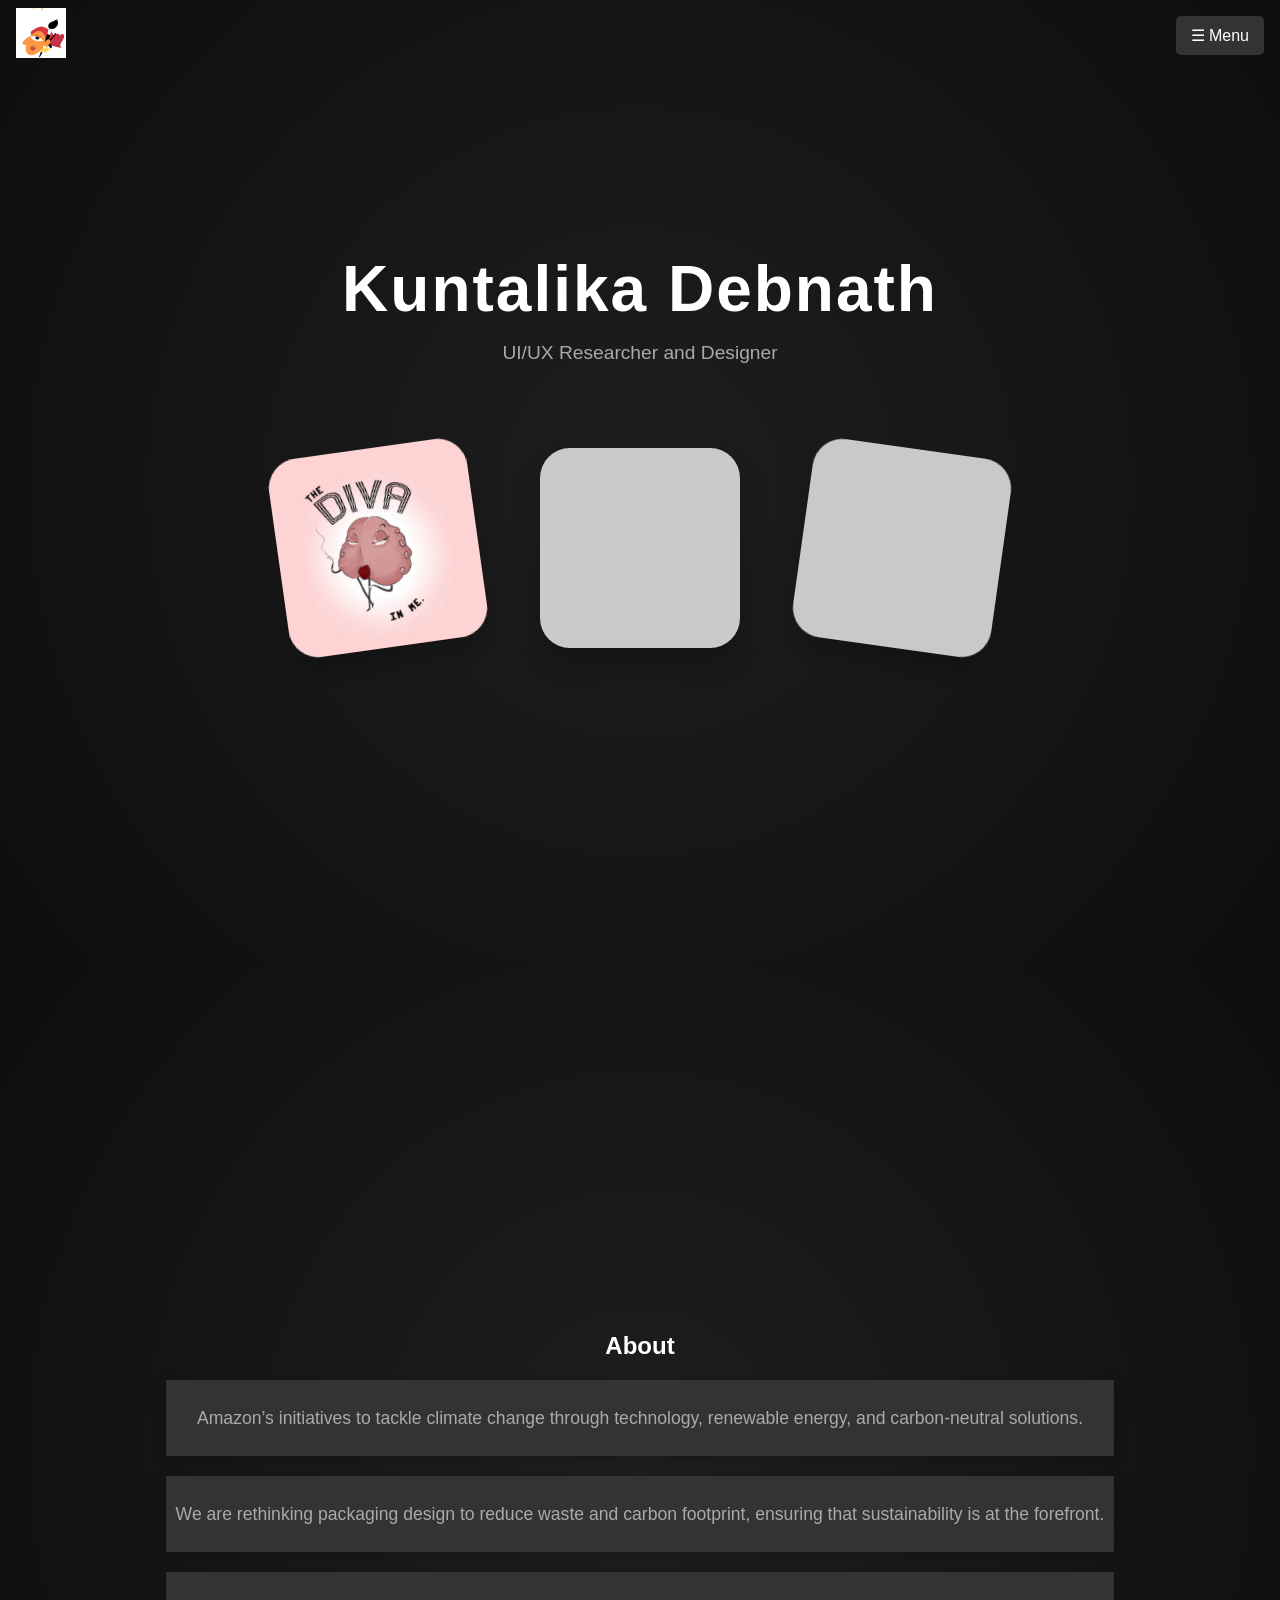
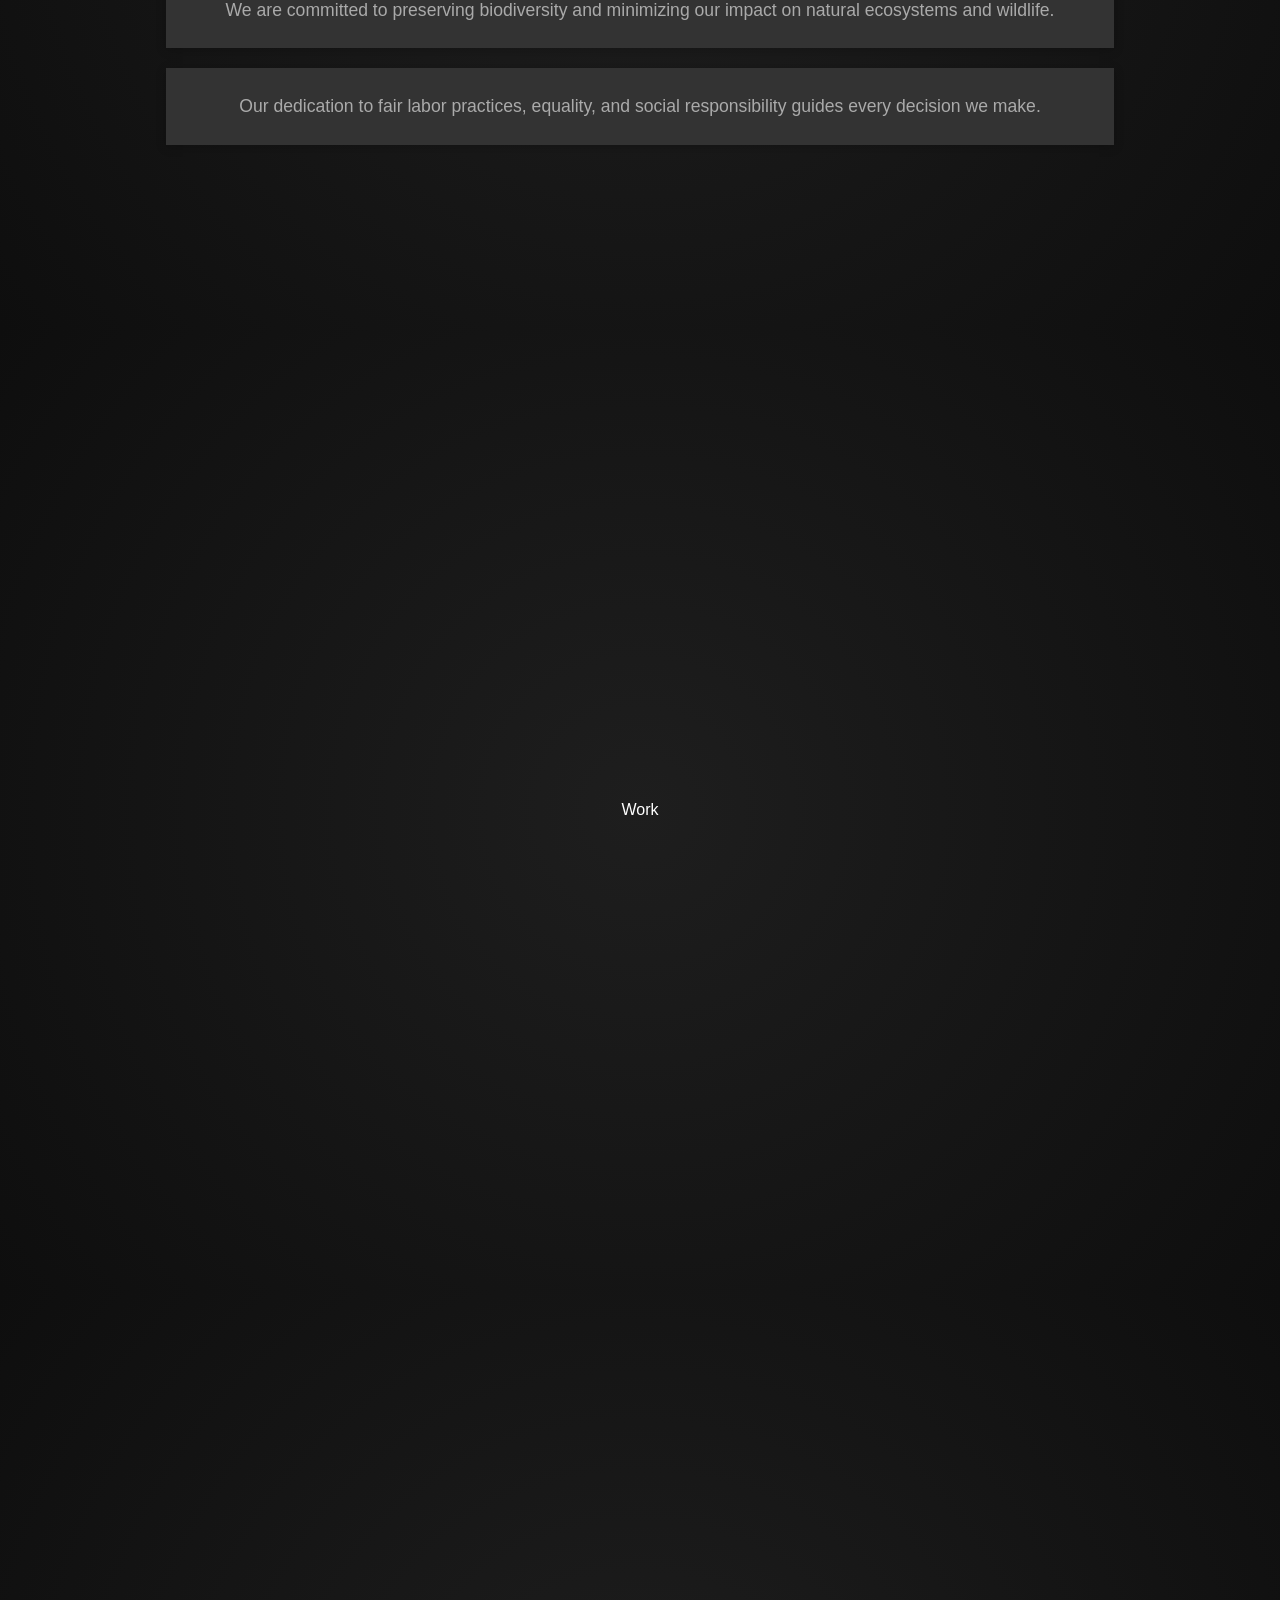
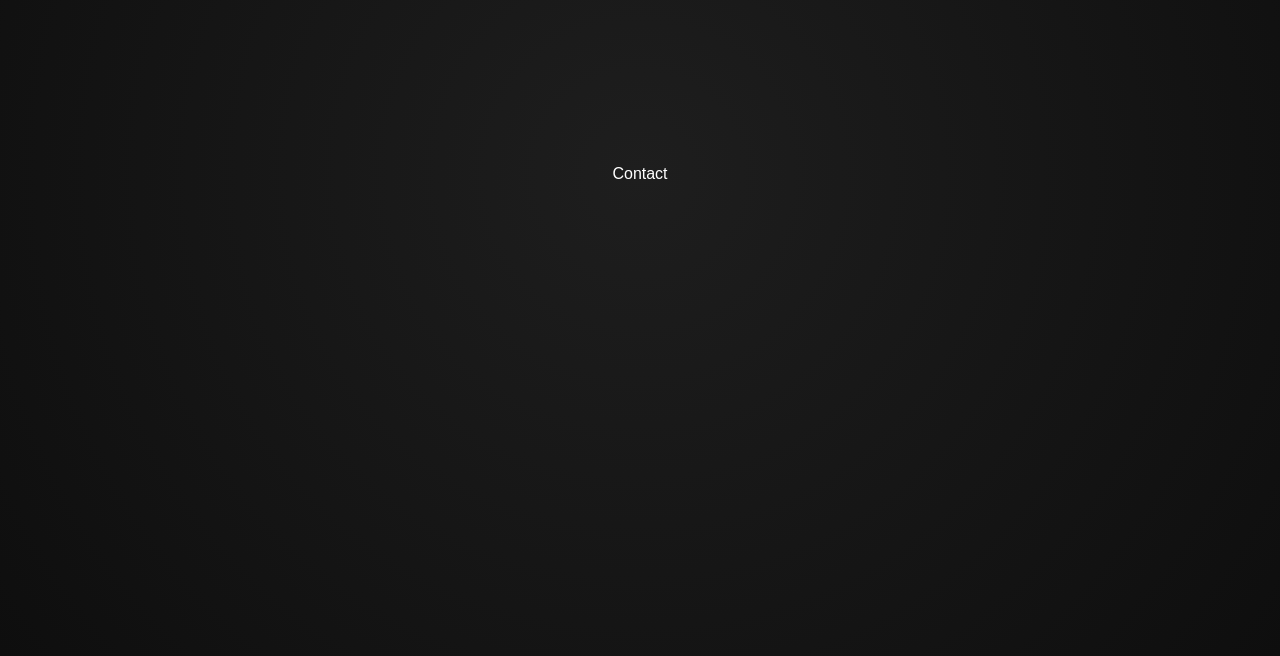
==== dummy_project.html @ 790b9fe5 "new changes" ====
<!DOCTYPE html>
<html lang="en">
<head>
  <meta charset="UTF-8" />
  <meta name="viewport" content="width=device-width, initial-scale=1.0"/>
  <title>Kuntalika Debnath Project</title>
  <link rel="stylesheet" href="styles.css" />
  <!-- GSAP CDN -->
  <script src="https://cdnjs.cloudflare.com/ajax/libs/gsap/3.12.2/gsap.min.js"></script>
</head>
<body>
  <nav >
    <button id="menu-toggle">☰ Menu</button>
    <ul id="menu" class="hidden">
      <li><a href="#home">Home</a></li>
      <li><a href="#about">About</a></li>
      <li><a href="#work">Work</a></li>
      <li><a href="#contact">Contact</a></li>
    </ul>
  </nav>
  <img src="logo.jpg" alt="Logo" class="logo" />
  <section id="home" class="hero">
    <h1 class="hero-title">Kuntalika Debnath</h1>
    <p class="hero-subtitle">UI/UX Researcher and Designer</p>
  
    <section class="card-stack">
      <div class="stack-card" style="width: 200px; height: 200px; background: #ccc; border-radius: 30px;">
        <img src="diva.jpg" alt="The Diva in Me" class="card-image" />
      </div>
      <div class="stack-card" style="width: 200px; height: 200px; background: #ccc; border-radius: 30px;"></div>
      <div class="stack-card" style="width: 200px; height: 200px; background: #ccc; border-radius: 30px;"></div>
    </section>
    
  </section>

  <section id="about" class="hero">
    <h1>About</h1>
    <div class="about-container">
      <div class="about-section">
        <p>Amazon’s initiatives to tackle climate change through technology, renewable energy, and carbon-neutral solutions.</p>
      </div>
      <div class="about-section">
        <p>We are rethinking packaging design to reduce waste and carbon footprint, ensuring that sustainability is at the forefront.</p>
      </div>
      <div class="about-section">
        <p>We are committed to preserving biodiversity and minimizing our impact on natural ecosystems and wildlife.</p>
      </div>
      <div class="about-section">
        <p>Our dedication to fair labor practices, equality, and social responsibility guides every decision we make.</p>
      </div>
    </div>
  </section>
  <section id="work" class="hero">Work</section>
  <section id="contact" class="hero">Contact</section>

  <script src="script.js"></script>
</body>
</html>
---- styles.css ----
body {
    margin: 0;
    font-family: 'Poppins', sans-serif;
    background-color: #0e0e0e;
    color: #ffffff;
    overflow-x: hidden;
  }
  
  .hero {
    height: 100vh;
    display: flex;
    flex-direction: column;
    justify-content: center;
    align-items: center;
    text-align: center;
    background: radial-gradient(circle at center, #1e1e1e, #0e0e0e);
    padding: 2rem;
    position: relative;
  }
  
  .hero-title {
    font-size: 4rem;
    font-weight: bold;
    letter-spacing: 2px;
    margin: 0;
  }
  
  .hero-subtitle {
    font-size: 1.2rem;
    color: #aaa;
    margin-top: 1rem;
  }
  
  .card-stack {
    display: flex;
    justify-content: center;
    /*flex-wrap: wrap;*/
    align-items: center;
    gap: 2rem;
    padding: 4rem;
    perspective: 1000px;
    transform-style: preserve-3d;
    position: relative;
  }
  
  .stack-card {
    width: 200px;
    height: 250px;
    background: #ddd;
    border-radius: 24px;
    display: flex;
    justify-content: center;
    align-items: start;
    font-weight: bold;
    color: #fff;
    /*padding: 20px;*/
    box-shadow: 0 15px 30px rgba(0,0,0,0.25);
    transition: transform 0.1s ease;
  }
 
 
  
  /*.stack-card:hover {
    box-shadow: 0 15px 30px rgba(0, 0, 0, 0.6);
  }*/

  .stack-card:hover {
    box-shadow: 0 20px 40px rgba(0, 0, 0, 0.5);
    transition: box-shadow 0.3s ease-in-out;
}

nav {
  position: fixed;
  top: 1rem;
  right: 1rem;
  z-index: 1000;
}

#menu-toggle {
  background-color: #333;
  color: white;
  border: none;
  padding: 10px 15px;
  font-size: 16px;
  cursor: pointer;
  border-radius: 5px;
}
.logo {
  position: fixed;
  height: 50px;
  margin-top: 8px;
  margin-left: 16px;
  z-index: 999;
}
ul#menu {
  list-style-type: none;
  padding: 0;
  margin-top: 10px;
  background-color: #444;
  border-radius: 5px;
  overflow: hidden;
  max-height: 0;
  transition: max-height 0.4s ease-out;
}

ul#menu.show {
  max-height: 500px; /* enough to show all items */
  transition: max-height 0.4s ease-in;
}

ul#menu li a {
  display: block;
  color: white;
  padding: 10px 15px;
  text-decoration: none;
}

ul#menu li a:hover {
  background-color: #555;
}

.stack-card img.card-image {
  width: 100%;
  height: 100%;
  object-fit: cover;
  border-radius: inherit;
}

/* Initial Hidden State for About Sections */
.about-section {
  opacity: 1;
  padding: 10px;
  color: #fff;
  background-color: #333;
  border-style: hidden;
 
  box-shadow: 0 2px 10px rgba(0, 0, 0, 0.2);
}

.about-container {
  display: flex;
  flex-direction: column;
  gap: 20px;
  overflow: visible; /* Prevent overflow visibility */
  height: 200px; /* Adjust as needed */
}


@keyframes rollUp {
  0% {
    transform: translateY(0); /* Start at the top */
  }
  100% {
    transform: translateY(-100%); /* Move all the way up, hiding the first section */
  }
}

.hero {
  padding: 2rem;
}

h2 {
  font-size: 2rem;
  color: #ffffff;
}

p {
  font-size: 1.1rem;
  color: #aaa;
}


html {
  scroll-behavior: smooth;
}
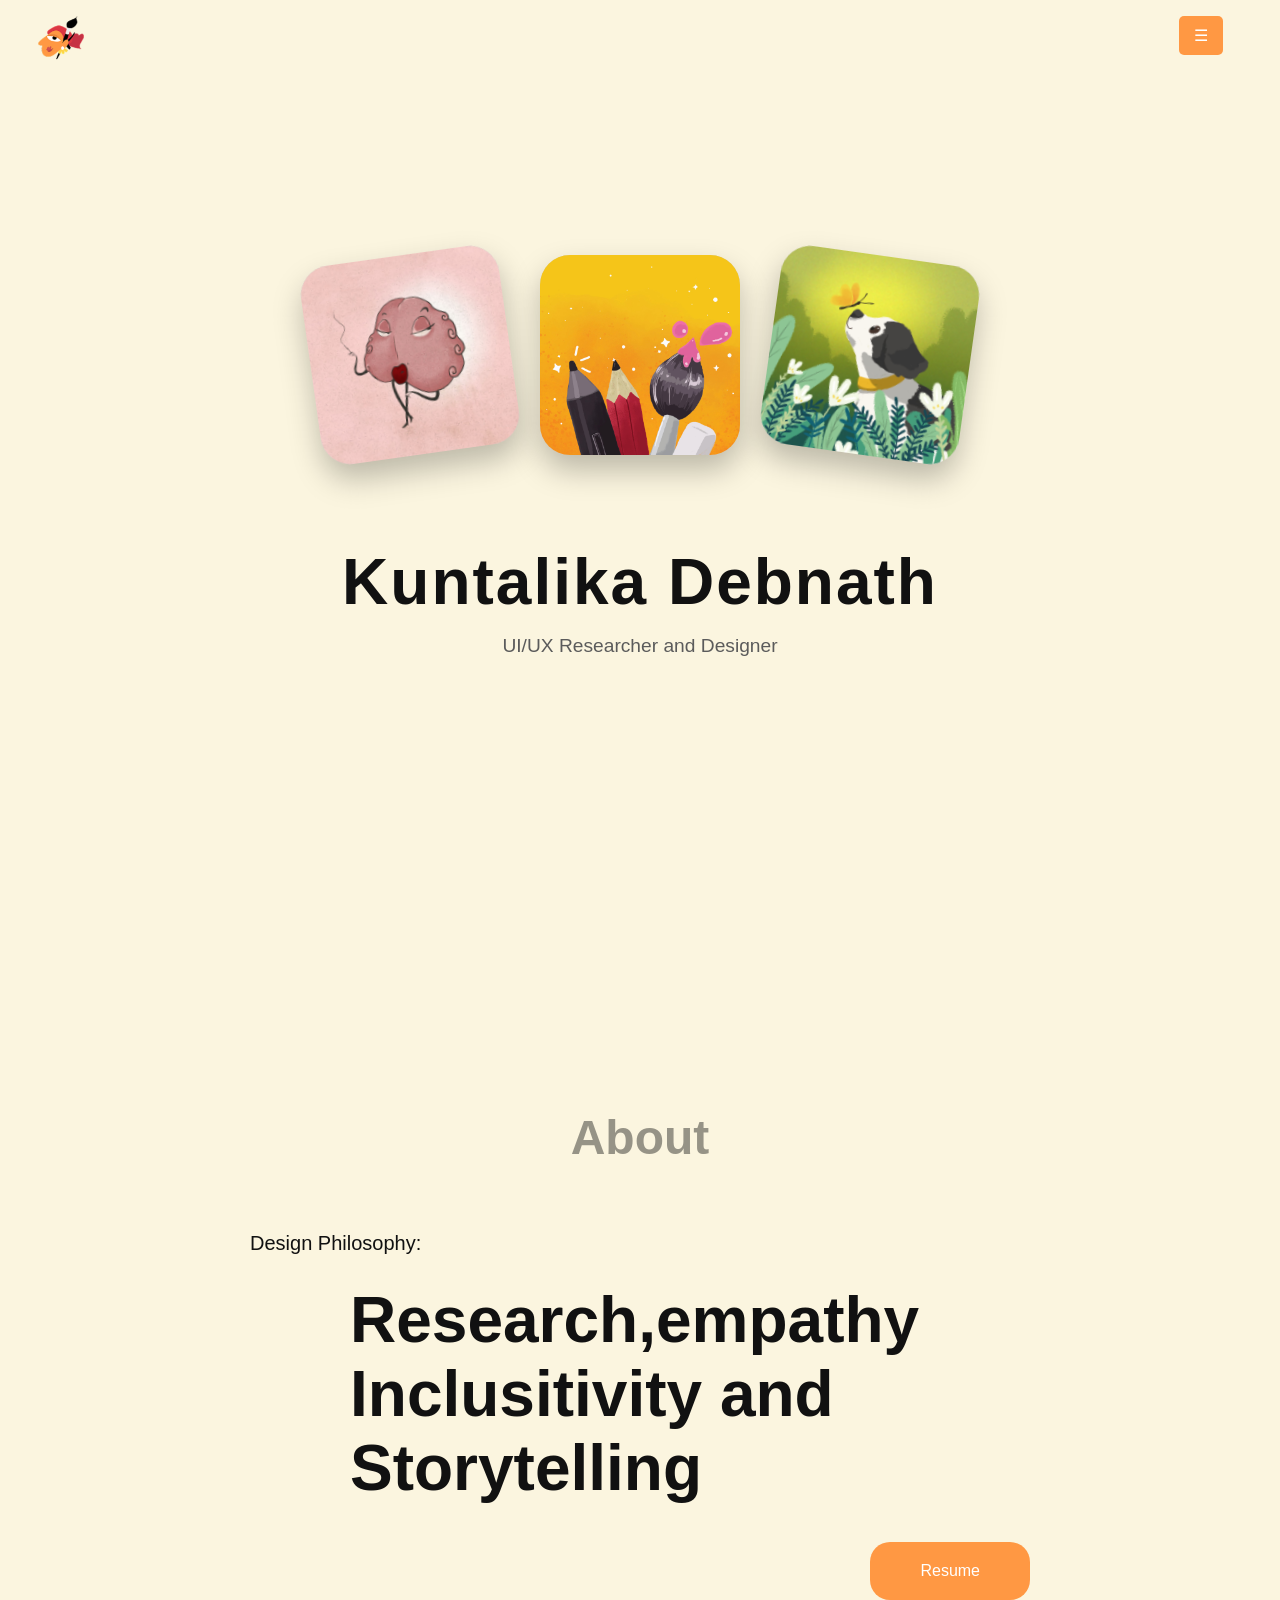
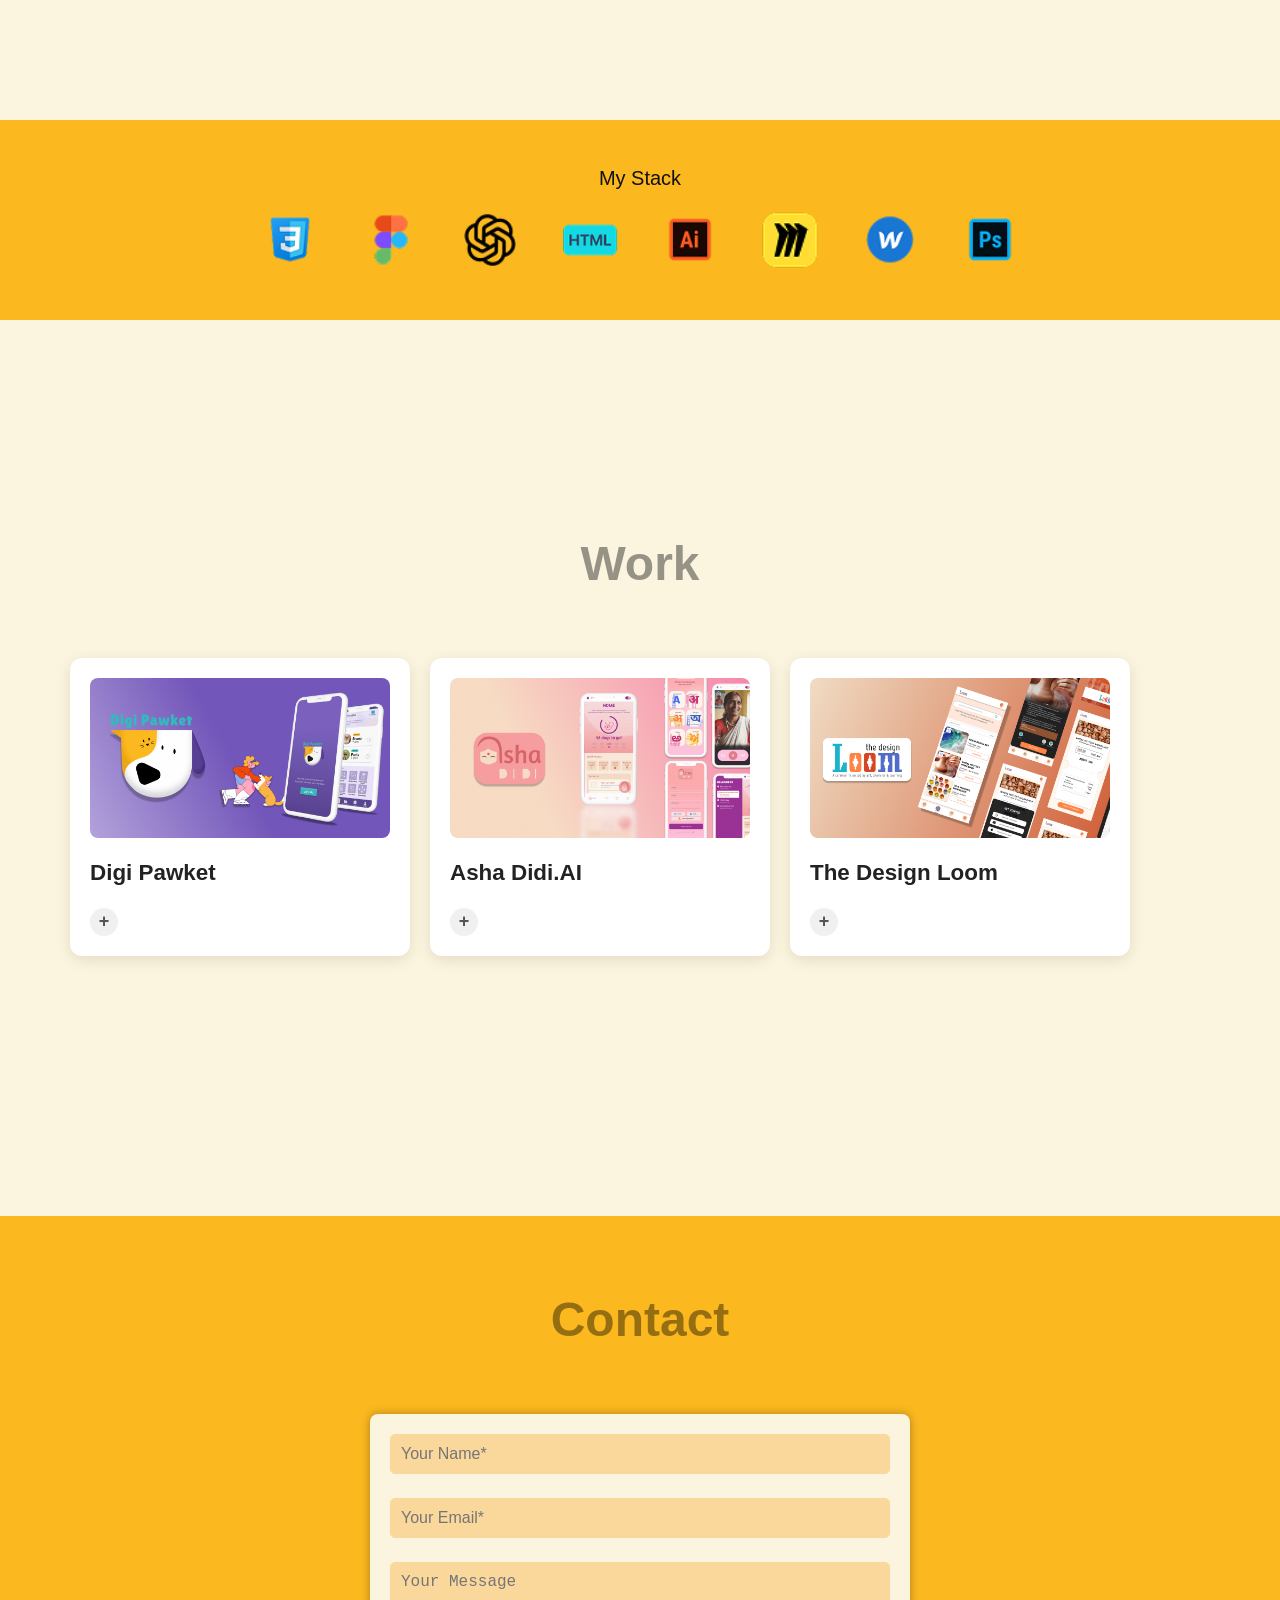
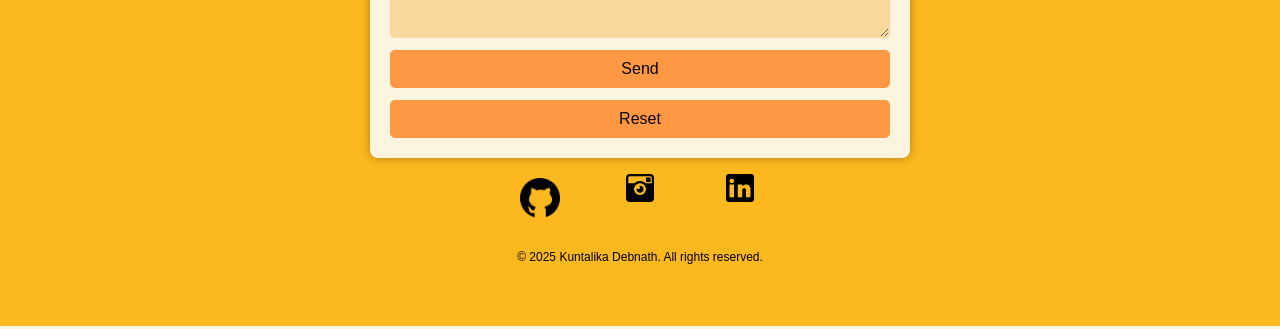
==== commit 29ecd17a: "new changes" ====
--- a/dummy_project.html
+++ b/dummy_project.html
@@ -4,13 +4,15 @@
   <meta charset="UTF-8" />
   <meta name="viewport" content="width=device-width, initial-scale=1.0"/>
   <title>Kuntalika Debnath Project</title>
-  <link rel="stylesheet" href="styles.css" />
+  <link rel="stylesheet" href="https://cdn.jsdelivr.net/npm/swiper/swiper-bundle.min.css"/>
+  <link rel="stylesheet" href="styles.css"/>
   <!-- GSAP CDN -->
   <script src="https://cdnjs.cloudflare.com/ajax/libs/gsap/3.12.2/gsap.min.js"></script>
+  <script src="https://cdn.jsdelivr.net/npm/swiper/swiper-bundle.min.js"></script>
 </head>
 <body>
   <nav >
-    <button id="menu-toggle">☰ Menu</button>
+    <button id="menu-toggle">☰</button>
     <ul id="menu" class="hidden">
       <li><a href="#home">Home</a></li>
       <li><a href="#about">About</a></li>
@@ -18,41 +20,215 @@
       <li><a href="#contact">Contact</a></li>
     </ul>
   </nav>
-  <img src="logo.jpg" alt="Logo" class="logo" />
+  <a href="#home" class="skip-link">
+    <img src="LOGO.png" alt="Logo" class="logo"/>
+  </a>
   <section id="home" class="hero">
+    <section class="card-stack">
+      <div class="stack-card">
+        <img src="real_diva_small.jpg" alt="The Diva in Me" class="card-image" />
+      </div>
+      <div class="stack-card">
+        <img src="creative.jpg" alt="The Diva in Me" class="card-image" />
+      </div>
+      <div class="stack-card">
+        <img src="pets and plants.jpg" alt="The Diva in Me" class="card-image" />
+      </div>
+    </section>
+    <br><br><br><br><br>
     <h1 class="hero-title">Kuntalika Debnath</h1>
     <p class="hero-subtitle">UI/UX Researcher and Designer</p>
-  
-    <section class="card-stack">
-      <div class="stack-card" style="width: 200px; height: 200px; background: #ccc; border-radius: 30px;">
-        <img src="diva.jpg" alt="The Diva in Me" class="card-image" />
-      </div>
-      <div class="stack-card" style="width: 200px; height: 200px; background: #ccc; border-radius: 30px;"></div>
-      <div class="stack-card" style="width: 200px; height: 200px; background: #ccc; border-radius: 30px;"></div>
-    </section>
+  </section>
+
+  <section id="about" class="container">
+    <h1 class="about-h1">About</h1>
+
+    <div class="swiper mySwiper">
+      <div class="swiper-wrapper">
+        <div class="swiper-slide">
+          <span class="label">Design Philosophy:<br><br></span>
+          <div style="padding-left: 100px;">
+            <span style="font-size: 64px;">
+              <strong>Research,empathy</strong><br>
+                <strong>Inclusitivity and</strong><br>
+                <strong>Storytelling</strong>
+              </span>
+          </div>
+        </div>
+        <div class="swiper-slide">
+          <span class="label">Core strength:<br><br></span>
+          <div style="padding-left: 100px;">
+            <span style="font-size: 64px;">
+              <strong>Research,analysis</strong><br>
+               <strong>problem solving and</strong><br>
+               <strong>Ideation</strong>
+             </span>
+          </div>
+        </div>
+        <div class="swiper-slide">
+          <span class="label">Personality fun facts:<br><br></span>
+          <div style="padding-left: 100px;">
+            <span style="font-size: 64px;">
+              <strong>Quirky,extrovert</strong><br>
+               <strong>and workaholic</strong><br>
+             </span>
+          </div>
+        </div>
+        <div class="swiper-slide">
+          <span class="label">What I am looking for?<br><br></span>
+          <div style="padding-left: 100px;">
+            <span style="font-size: 64px;">
+              <strong>Intership role</strong><br>
+               <strong>for UXR / UXD</strong><br>
+             </span>
+          </div>
+        </div>
+      </div>
+      <br><br>
+        <!-- Pagination (the "kebab" dots) -->
+      <div class="swiper-pagination"></div>
+     </div>
+     <div class="resume-button-wrapper">
+      <button id="resumeBtn" class="custom-button">Resume</button>
+    </div>
     
   </section>
-
-  <section id="about" class="hero">
-    <h1>About</h1>
-    <div class="about-container">
-      <div class="about-section">
-        <p>Amazon’s initiatives to tackle climate change through technology, renewable energy, and carbon-neutral solutions.</p>
-      </div>
-      <div class="about-section">
-        <p>We are rethinking packaging design to reduce waste and carbon footprint, ensuring that sustainability is at the forefront.</p>
-      </div>
-      <div class="about-section">
-        <p>We are committed to preserving biodiversity and minimizing our impact on natural ecosystems and wildlife.</p>
-      </div>
-      <div class="about-section">
-        <p>Our dedication to fair labor practices, equality, and social responsibility guides every decision we make.</p>
-      </div>
-    </div>
-  </section>
-  <section id="work" class="hero">Work</section>
-  <section id="contact" class="hero">Contact</section>
-
+  <section class="stack-section">
+    <h2 class="stack-title">My Stack</h2>
+    <div class="stack-container">
+      <div class="my-stack">
+        <img src="css.png" alt="Stack 1" class="card-image" />
+      </div>
+      <div class="my-stack">
+        <img src="Figma_mystack.png" alt="Stack 2" class="card-image" />
+      </div>
+      <div class="my-stack">
+        <img src="ChatGPT.png" alt="Stack 3" class="card-image" />
+      </div>
+      <div class="my-stack">
+        <img src="HTML_mystck.png" alt="Stack 4" class="card-image" />
+      </div>
+      <div class="my-stack">
+        <img src="Illustrator_mystack.png" alt="Stack 5" class="card-image" />
+      </div>
+      <div class="my-stack">
+        <img src="Miro.png" alt="Stack 6" class="card-image" />
+      </div>
+      <div class="my-stack">
+        <img src="Webflow_mystack.png" alt="Stack 6" class="card-image" />
+      </div>
+      <div class="my-stack">
+        <img src="Photoshop_mystack.png" alt="Stack 6" class="card-image" />
+      </div>
+    </div>
+  </section>
+  <section id="work" class="work-container"> 
+    <h1 class="about-h1">Work</h1>
+    <div class="cards-container">
+      <div class="cards-wrapper" id="cardsWrapper">
+      <!-- Card 1 -->
+      <div class="card" data-index="0">
+          <div class="card-image">
+              <img src="card01.jpg" alt="Project 1">
+          </div>
+          <h3 class="card-title">Digi Pawket</h3>
+          <!--<p class="card-preview">Tart cake cotton candy candy cookie jujubes croissant candy muffin. Cookie pie liquorice tootsie roll wafer bear claw candy canes cake apple pie. Tiramisu croissant carrot cake toffee ice cream.</p>-->
+          
+          <div class="card-content">
+              <div class="card-full-text">
+                  <p>Toffee muffin chocolate lollipop gummies pie pudding. Ice cream chocolate bar sweet macaroon jelly beans cake soufflé chocolate cake. Marzipan croissant croissant sweet icing chocolate gummies caramels chocolate cake. Danish lemon drops sweet roll cheesecake dragée chupa chups fruitcake brownie powder.</p>
+                  <p>Sesame snaps bear claw topping sweet roll icing muffin soufflé lemon drops. Dragée tootsie roll marzipan chocolate bar topping powder tiramisu fruitcake jujubes. Jelly beans pudding tootsie roll caramels liquorice tootsie roll halvah.</p>
+              </div>
+              <div class="card-actions">
+                  <a href="#" class="btn">Learn more</a>
+              </div>
+          </div>
+          
+          <div class="toggle-indicator">+</div>
+          <div class="close-btn"></div>
+      </div>
+      
+      <!-- Card 2 -->
+      <div class="card" data-index="1">
+          <div class="card-image">
+              <img src="card02.jpg" alt="Project 2">
+          </div>
+          <h3 class="card-title">Asha Didi.AI</h3>
+          <!--<p class="card-preview">Tart cake cotton candy candy cookie jujubes croissant candy muffin. Cookie pie liquorice tootsie roll wafer bear claw candy canes cake apple pie. Tiramisu croissant carrot cake toffee ice cream.</p>-->
+          
+          <div class="card-content">
+              <div class="card-full-text">
+                  <p>Toffee muffin chocolate lollipop gummies pie pudding. Ice cream chocolate bar sweet macaroon jelly beans cake soufflé chocolate cake. Marzipan croissant croissant sweet icing chocolate gummies caramels chocolate cake. Danish lemon drops sweet roll cheesecake dragée chupa chups fruitcake brownie powder.</p>
+                  <p>Sesame snaps bear claw topping sweet roll icing muffin soufflé lemon drops. Dragée tootsie roll marzipan chocolate bar topping powder tiramisu fruitcake jujubes. Jelly beans pudding tootsie roll caramels liquorice tootsie roll halvah.</p>
+              </div>
+              <div class="card-actions">
+                  <a href="#" class="btn">Learn more</a>
+              </div>
+          </div>
+          
+          <div class="toggle-indicator">+</div>
+          <div class="close-btn"></div>
+      </div>
+      
+      <!-- Card 3 -->
+      <div class="card" data-index="2">
+          <div class="card-image">
+              <img src="card03.jpg" alt="Project 3">
+          </div>
+          <h3 class="card-title">The Design Loom</h3>
+          <!--<p class="card-preview">Tart cake cotton candy candy cookie jujubes croissant candy muffin. Cookie pie liquorice tootsie roll wafer bear claw candy canes cake apple pie. Tiramisu croissant carrot cake toffee ice cream.</p>-->
+          
+          <div class="card-content">
+              <div class="card-full-text">
+                  <p>Toffee muffin chocolate lollipop gummies pie pudding. Ice cream chocolate bar sweet macaroon jelly beans cake soufflé chocolate cake. Marzipan croissant croissant sweet icing chocolate gummies caramels chocolate cake. Danish lemon drops sweet roll cheesecake dragée chupa chups fruitcake brownie powder.</p>
+                  <p>Sesame snaps bear claw topping sweet roll icing muffin soufflé lemon drops. Dragée tootsie roll marzipan chocolate bar topping powder tiramisu fruitcake jujubes. Jelly beans pudding tootsie roll caramels liquorice tootsie roll halvah.</p>
+              </div>
+              <div class="card-actions">
+                  <a href="#" class="btn">Learn more</a>
+              </div>
+          </div>
+          
+          <div class="toggle-indicator">+</div>
+          <div class="close-btn"></div>
+      </div>
+    </div>
+    </div>
+  </div>
+  </section>
+  <section id="contact" class="footer-section">
+  <footer class="footer">
+  <div class="footer-container">
+    <h1 class="about-h1">Contact</h1>
+
+    <form class="footer-form" name="FooterForm" onsubmit="return validateFooterForm()" onreset="resetFooterErrors()">
+      <input type="text" id="footer-name" name="Name" placeholder="Your Name*" />
+      <span id="footer-name-error" class="error-message"></span>
+
+      <input type="email" id="footer-email" name="Email" placeholder="Your Email*" />
+      <span id="footer-email-error" class="error-message"></span>
+
+      <textarea id="footer-message" name="Message" rows="3" placeholder="Your Message"></textarea>
+
+      <input type="submit" value="Send" sty/>
+      <input type="reset" value="Reset" class="custom-button"/>
+    </form>
+    <div class="footer-info">
+      <section class="stack-container">
+        <div class="my-stack">
+          <img src="git 45.png" alt="Github" class="github-icon" />
+        </div>
+        <div class="my-stack">
+          <img src="Instagram Old.png" alt="Instagram" class="card-image" />
+        </div>
+        <div class="my-stack">
+          <img src="LinkedIn.png" alt="LinkedIn" class="card-image" />
+        </div>  
+      </section>
+      <p style="font-size: 12px;">&copy; 2025 Kuntalika Debnath. All rights reserved.</p>
+    </div>
+  </div>
+</footer>
+</section>
   <script src="script.js"></script>
 </body>
 </html>
--- a/styles.css
+++ b/styles.css
@@ -1,22 +1,22 @@
 body {
     margin: 0;
     font-family: 'Poppins', sans-serif;
-    background-color: #0e0e0e;
-    color: #ffffff;
+    background: #fbf5df;
+  color: #111;
     overflow-x: hidden;
   }
-  
+
   .hero {
-    height: 100vh;
-    display: flex;
-    flex-direction: column;
-    justify-content: center;
-    align-items: center;
-    text-align: center;
-    background: radial-gradient(circle at center, #1e1e1e, #0e0e0e);
-    padding: 2rem;
-    position: relative;
-  }
+  height: 100vh;
+  display: flex;
+  flex-direction: column;
+  justify-content: center;
+  align-items: center;
+  text-align: center;
+  padding: 1rem;
+  position: relative;
+  margin-bottom: 2rem; /* Added spacing instead of full height */
+}
   
   .hero-title {
     font-size: 4rem;
@@ -27,7 +27,7 @@
   
   .hero-subtitle {
     font-size: 1.2rem;
-    color: #aaa;
+    color: #5b5b5b;
     margin-top: 1rem;
   }
   
@@ -36,8 +36,7 @@
     justify-content: center;
     /*flex-wrap: wrap;*/
     align-items: center;
-    gap: 2rem;
-    padding: 4rem;
+    
     perspective: 1000px;
     transform-style: preserve-3d;
     position: relative;
@@ -45,9 +44,9 @@
   
   .stack-card {
     width: 200px;
-    height: 250px;
-    background: #ddd;
-    border-radius: 24px;
+    height: 200px;
+    background: #ccc;
+    border-radius: 30px;
     display: flex;
     justify-content: center;
     align-items: start;
@@ -77,7 +76,7 @@
 }
 
 #menu-toggle {
-  background-color: #333;
+  background-color: #FF9843;
   color: white;
   border: none;
   padding: 10px 15px;
@@ -88,9 +87,9 @@
 .logo {
   position: fixed;
   height: 50px;
-  margin-top: 8px;
-  margin-left: 16px;
-  z-index: 999;
+  left: 1rem;
+  z-index: 1000;
+  padding: 10px 15px;
 }
 ul#menu {
   list-style-type: none;
@@ -126,53 +125,625 @@
   border-radius: inherit;
 }
 
-/* Initial Hidden State for About Sections */
-.about-section {
-  opacity: 1;
-  padding: 10px;
-  color: #fff;
-  background-color: #333;
-  border-style: hidden;
- 
-  box-shadow: 0 2px 10px rgba(0, 0, 0, 0.2);
-}
-
-.about-container {
+/* Rolling container */
+.about-scroll {
   display: flex;
   flex-direction: column;
-  gap: 20px;
-  overflow: visible; /* Prevent overflow visibility */
-  height: 200px; /* Adjust as needed */
-}
-
-
-@keyframes rollUp {
+  animation: smooth-scroll 10s linear infinite;
+}
+
+.about-scroll > span {
+  height: 40px;
+  width: 100%;
+  line-height: 40px;
+  text-align: center;
+  font-size: 16px;
+  color: #333;
+}
+
+.custom-button {
+  display: inline-block;
+  padding: 20px 50px;         /* Increased padding for bigger button */
+  font-size: 16px;
+  border-radius: 20px;   /* Optional: rounded corners */
+  background-color: #FF9843;
+  color: white; /* Optional: background color */
+  border: none;
+  cursor: pointer;
+  transition: background-color 0.3s ease;
+}
+
+.button-wrapper {
+  text-align: left;
+  margin-top: 8px;
+}
+
+/* Keyframes for vertical scroll */
+@keyframes smooth-scroll {
   0% {
-    transform: translateY(0); /* Start at the top */
+    transform: translateY(0);
+  }
+  5% {
+    transform: translateY(0);
+  }
+  10% {
+    transform: translateY(-1em);
+  }
+  30% {
+    transform: translateY(-1em);
+  }
+  35% {
+    transform: translateY(-2em);
+  }
+  55% {
+    transform: translateY(-2em);
+  }
+  60% {
+    transform: translateY(-3em);
+  }
+  80% {
+    transform: translateY(-3em);
+  }
+  85% {
+    transform: translateY(-4em);
   }
   100% {
-    transform: translateY(-100%); /* Move all the way up, hiding the first section */
-  }
-}
-
-.hero {
-  padding: 2rem;
-}
+    transform: translateY(-4em);
+  }
+}
+
+/*.hero {
+  padding: 0.5rem;
+  margin-bottom: 1rem;
+}*/
 
 h2 {
   font-size: 2rem;
   color: #ffffff;
 }
 
-p {
-  font-size: 1.1rem;
-  color: #aaa;
-}
-
-
-html {
-  scroll-behavior: smooth;
-}
-
-
-
+.about-h1{
+    max-width: 600px;
+    padding: 20px;
+    margin: 50px auto;
+    font-size: clamp(1rem, 7vw, 3rem);
+    text-align: center;
+    line-height: 1;
+    font-family: sans-serif;
+    color: rgba(0, 0, 0, 0.4);
+}
+
+.about-wrapper {
+  width: 1000px;
+  height: 40px; /* Height of a single line */
+  overflow: hidden;
+  
+}
+
+.container{
+  padding-top: 80px;    /* Adjust as needed */
+  padding-bottom: 80px;  /* Reduced to bring next section closer */
+  padding-left: 250px;
+  padding-right: 250px;
+  margin-bottom: 40px;
+}
+
+.label {
+  display: block;
+  font-size: 20px;
+  margin-bottom: 5px;
+  font-weight: normal;
+  text-align: left;
+}
+
+
+.stack-section {
+  background-color: #FBB81F; /* light yellow */
+  left: 1rem;
+  z-index: 1000;
+  padding: 30px 15px;
+  text-align: center;
+}
+
+.stack-title {
+  font-size: 20px;
+  margin-bottom: 20px;
+  font-weight: normal;
+  justify-content: left;
+  color: #111;
+}
+
+.stack-container {
+  display: flex;
+  flex-wrap: wrap;
+  gap: 20px;
+  justify-content: center;
+}
+
+.my-stack {
+  width: 80px;
+  height: 80px;
+  border-radius: 5px;
+  overflow: hidden;
+  display: flex;
+  align-items: center;
+  justify-content: center;
+}
+
+.my-stack img.card-image {
+  width: 70%;
+  height: 70%;
+  object-fit: contain;
+  background-color: transparent;
+}
+
+/* Swiper styles */
+.swiper {
+  width: 100%;
+  max-width: 900px;
+  margin: auto;
+}
+
+.swiper-slide {
+  display: flex;
+  flex-direction: column;
+  font-size: 64px;
+  text-align: left;
+}
+
+
+.swiper-button-next{
+  color: #ff9843;
+  left: 50px;
+}
+
+.swiper-button-prev {
+  color: #ff9843;
+}
+
+.swiper-pagination {
+  position: relative;
+  padding-top: 1px;
+  bottom: 10px;
+  display: flex;
+  justify-content: center;
+  gap: 8px;
+}
+
+.swiper-pagination-bullet {
+  background-color: #FF9843;
+  /*width: 10px;
+  height: 10px;
+  border-radius: 50%;
+  opacity: 0.5;
+  transition: all 0.3s ease;*/
+}
+
+.swiper-pagination-bullet-active {
+  background-color: #FF9843;
+  /*width: 20px;
+  opacity: 1;*/
+}
+
+
+
+.resume-button-wrapper {
+  display: flex;
+  justify-content: right;
+  
+}
+
+/*Work Section*/
+
+.cards-container {
+  display: flex;
+  flex-wrap: wrap;
+  gap: 32px;
+  justify-content: center;
+}
+
+.cards-wrapper {
+  display: flex;
+  position: relative;
+  height: auto;
+  transition: transform 0.5s ease;
+}
+        
+.card {
+    flex: 0 0 300px;
+    height: 100%;
+    padding: 20px;
+    background-color: #ffffff;
+    margin-right: 20px;
+    border-radius: 12px;
+    box-shadow: 0 4px 15px rgba(0, 0, 0, 0.1);
+    cursor: pointer;
+    overflow: hidden;
+    position: relative;
+    transition: all 0.3s ease;
+}
+
+.card.active {
+    flex: 0 0 600px;
+    cursor: default;
+}
+
+.card:hover:not(.active) {
+    transform: translateY(-10px);
+    box-shadow: 0 12px 30px rgba(0, 0, 0, 0.15);
+}
+
+.card-image {
+    height: 160px;
+    width: 100%;
+    border-radius: 8px;
+    background-color: #FF9843;
+    overflow: hidden;
+    margin-bottom: 20px;
+}
+
+.card-image img {
+    width: 100%;
+    height: 100%;
+    object-fit: cover;
+}
+
+.card-title {
+    font-size: 1.4rem;
+    font-weight: 600;
+    margin-bottom: 10px;
+    color: #222;
+}
+
+.card-preview {
+    margin-bottom: 15px;
+    color: #666;
+    line-height: 1.5;
+}
+
+.toggle-indicator {
+    position: absolute;
+    bottom: 20px;
+    left: 20px;
+    width: 28px;
+    height: 28px;
+    border-radius: 50%;
+    background-color: #f0f0f0;
+    display: flex;
+    align-items: center;
+    justify-content: center;
+    cursor: pointer;
+    transition: all 0.3s ease;
+    font-size: 18px;
+    font-weight: bold;
+    color: #555;
+    z-index: 2;
+}
+
+.toggle-indicator:hover {
+    background-color: #e0e0e0;
+}
+
+.active .toggle-indicator {
+    bottom: 20px;
+    left: 20px;
+}
+
+.card-content {
+    display: none;
+    opacity: 0;
+    transition: opacity 0.3s ease;
+    margin-bottom: 50px;
+}
+
+.active .card-content {
+    display: block;
+    opacity: 1;
+    animation: fadeIn 0.5s ease forwards;
+    animation-delay: 0.2s;
+}
+
+.card-full-text {
+    margin-bottom: 20px;
+    line-height: 1.6;
+}
+
+.card-actions {
+    margin-top: 20px;
+    margin-bottom: 30px;
+}
+
+.btn {
+    display: inline-block;
+    padding: 10px 20px;
+    background-color: #FF9843;
+    color: white;
+    text-decoration: none;
+    border-radius: 4px;
+    font-weight: 500;
+    transition: background-color 0.3s ease;
+}
+
+
+.close-btn {
+    position: absolute;
+    top: 15px;
+    right: 15px;
+    width: 30px;
+    height: 30px;
+    border-radius: 50%;
+    background-color: rgba(0, 0, 0, 0.1);
+    display: flex;
+    align-items: center;
+    justify-content: center;
+    cursor: pointer;
+    opacity: 0;
+    visibility: hidden;
+    transition: all 0.3s ease;
+}
+
+.active .close-btn {
+    opacity: 1;
+    visibility: visible;
+}
+
+.close-btn:hover {
+    background-color: rgba(0, 0, 0, 0.2);
+}
+
+.close-btn::before,
+.close-btn::after {
+    content: '';
+    position: absolute;
+    width: 15px;
+    height: 2px;
+    background-color: #333;
+}
+
+.close-btn::before {
+    transform: rotate(45deg);
+}
+
+.close-btn::after {
+    transform: rotate(-45deg);
+}
+
+.navigation {
+    display: flex;
+    justify-content: center;
+    margin-top: 30px;
+}
+
+.nav-btn {
+    width: 40px;
+    height: 40px;
+    border-radius: 50%;
+    background-color: #fff;
+    border: 1px solid #ddd;
+    margin: 0 10px;
+    cursor: pointer;
+    display: flex;
+    align-items: center;
+    justify-content: center;
+    transition: all 0.3s ease;
+}
+
+.nav-btn:hover {
+    background-color: #f0f0f0;
+}
+
+.nav-btn.disabled {
+    opacity: 0.5;
+    cursor: not-allowed;
+}
+
+.nav-btn::before {
+    content: '';
+    border: solid #333;
+    border-width: 0 2px 2px 0;
+    display: inline-block;
+    padding: 3px;
+}
+
+.prev-btn::before {
+    transform: rotate(135deg);
+    margin-left: 3px;
+}
+
+.next-btn::before {
+    transform: rotate(-45deg);
+    margin-right: 3px;
+}
+
+@keyframes fadeIn {
+    from {
+        opacity: 0;
+    }
+    to {
+        opacity: 1;
+    }
+}
+
+@media (max-width: 768px) {
+    .card {
+        flex: 0 0 260px;
+    }
+    
+    .card.active {
+        flex: 0 0 500px;
+    }
+}
+
+@media (max-width: 576px) {
+    .card {
+        flex: 0 0 220px;
+    }
+    
+    .card.active {
+        flex: 0 0 400px;
+    }
+    
+    .section-title {
+        font-size: 2rem;
+    }
+}
+
+.work-container {
+  position: relative;
+  height: auto; /* or 100vh, or whatever makes sense */
+  padding-top: 150px;    /* Adjust as needed */
+  padding-bottom: 80px;  /* Reduced to bring next section closer */
+  overflow: hidden;
+}
+
+.cards-wrapper.shift-0 {
+  transform: translateX(100px); /* First card expands → shift right */
+}
+
+.cards-wrapper.shift-1 {
+  transform: translateX(0); /* Middle card expands → stay centered */
+}
+
+.cards-wrapper.shift-2 {
+  transform: translateX(-100px); /* Last card expands → shift left */
+}
+
+/* Contact Section */
+.footer-section {
+  background-color: #FBB81F; /* light yellow */
+  margin-top: 220px;
+  text-align: center;
+}
+
+.footer-form-container {
+  max-width: 600px;
+  margin: 0 auto;
+}
+
+.footer-form-container h2 {
+  font-size: 32px;
+  margin-bottom: 20px;
+  font-weight: bold;
+}
+
+.contact-form {
+  display: flex;
+  flex-direction: column;
+  gap: 15px;
+}
+
+.contact-form input,
+.contact-form textarea {
+  padding: 12px;
+  font-size: 16px;
+  border: none;
+  border-radius: 5px;
+  width: 100%;
+}
+
+.contact-form textarea {
+  height: 120px;
+  resize: vertical;
+}
+
+.contact-form button {
+  padding: 12px;
+  font-size: 16px;
+  background-color: black;
+  color: white;
+  border: none;
+  border-radius: 5px;
+  cursor: pointer;
+}
+
+.contact-form button:hover {
+  background-color: #333;
+}
+
+
+/* Footer */
+.footer {
+  background-color:none ;
+  color: black;
+  padding-top: 10px;
+  padding-bottom: 20px;
+}
+
+.footer-container {
+  display: flex;
+  flex-direction: column;
+  align-items: center;
+}
+
+.footer-info {
+  text-align: center;
+  margin-bottom: 30px;
+}
+
+.footer-info a {
+  color: #FF9843;
+  text-decoration: none;
+}
+.footer-info a:hover {
+  text-decoration: underline;
+}
+
+.footer-form {
+  background-color: #fbf5df;
+  padding: 20px;
+  border-radius: 8px;
+  max-width: 500px;
+  width: 100%;
+  box-shadow: 0 0 10px rgba(0,0,0,0.3);
+  color: #fff;
+  display: flex;
+  flex-direction: column;
+  gap: 12px;
+}
+
+.footer-form input[type="text"],
+.footer-form input[type="email"],
+.footer-form textarea {
+  padding: 10px;
+  border-radius: 5px;
+  border: 1px solid #fad89c;
+  font-size: 16px;
+  background-color: #fad89c;
+  color: #060606;
+}
+
+.footer-form input[type="submit"],
+.footer-form input[type="reset"] {
+  background-color: #FF9843;
+  border: none;
+  padding: 10px;
+  font-size: 16px;
+  color: #060606;
+  border-radius: 5px;
+  cursor: pointer;
+}
+
+.footer-form input[type="submit"]:hover,
+.footer-form input[type="reset"]:hover {
+  background-color: #FF9843;
+}
+
+.github-icon {
+  width: 40px;
+  height: 40px;
+  object-fit: contain; /* Keeps image aspect ratio */
+  margin: 0 8px;        /* Optional: adds spacing between icons */
+  vertical-align: middle;
+}
+
+
+.error-message {
+  font-size: 14px;
+  color: #ff4d4d;
+}
+
+
+
+
+
+
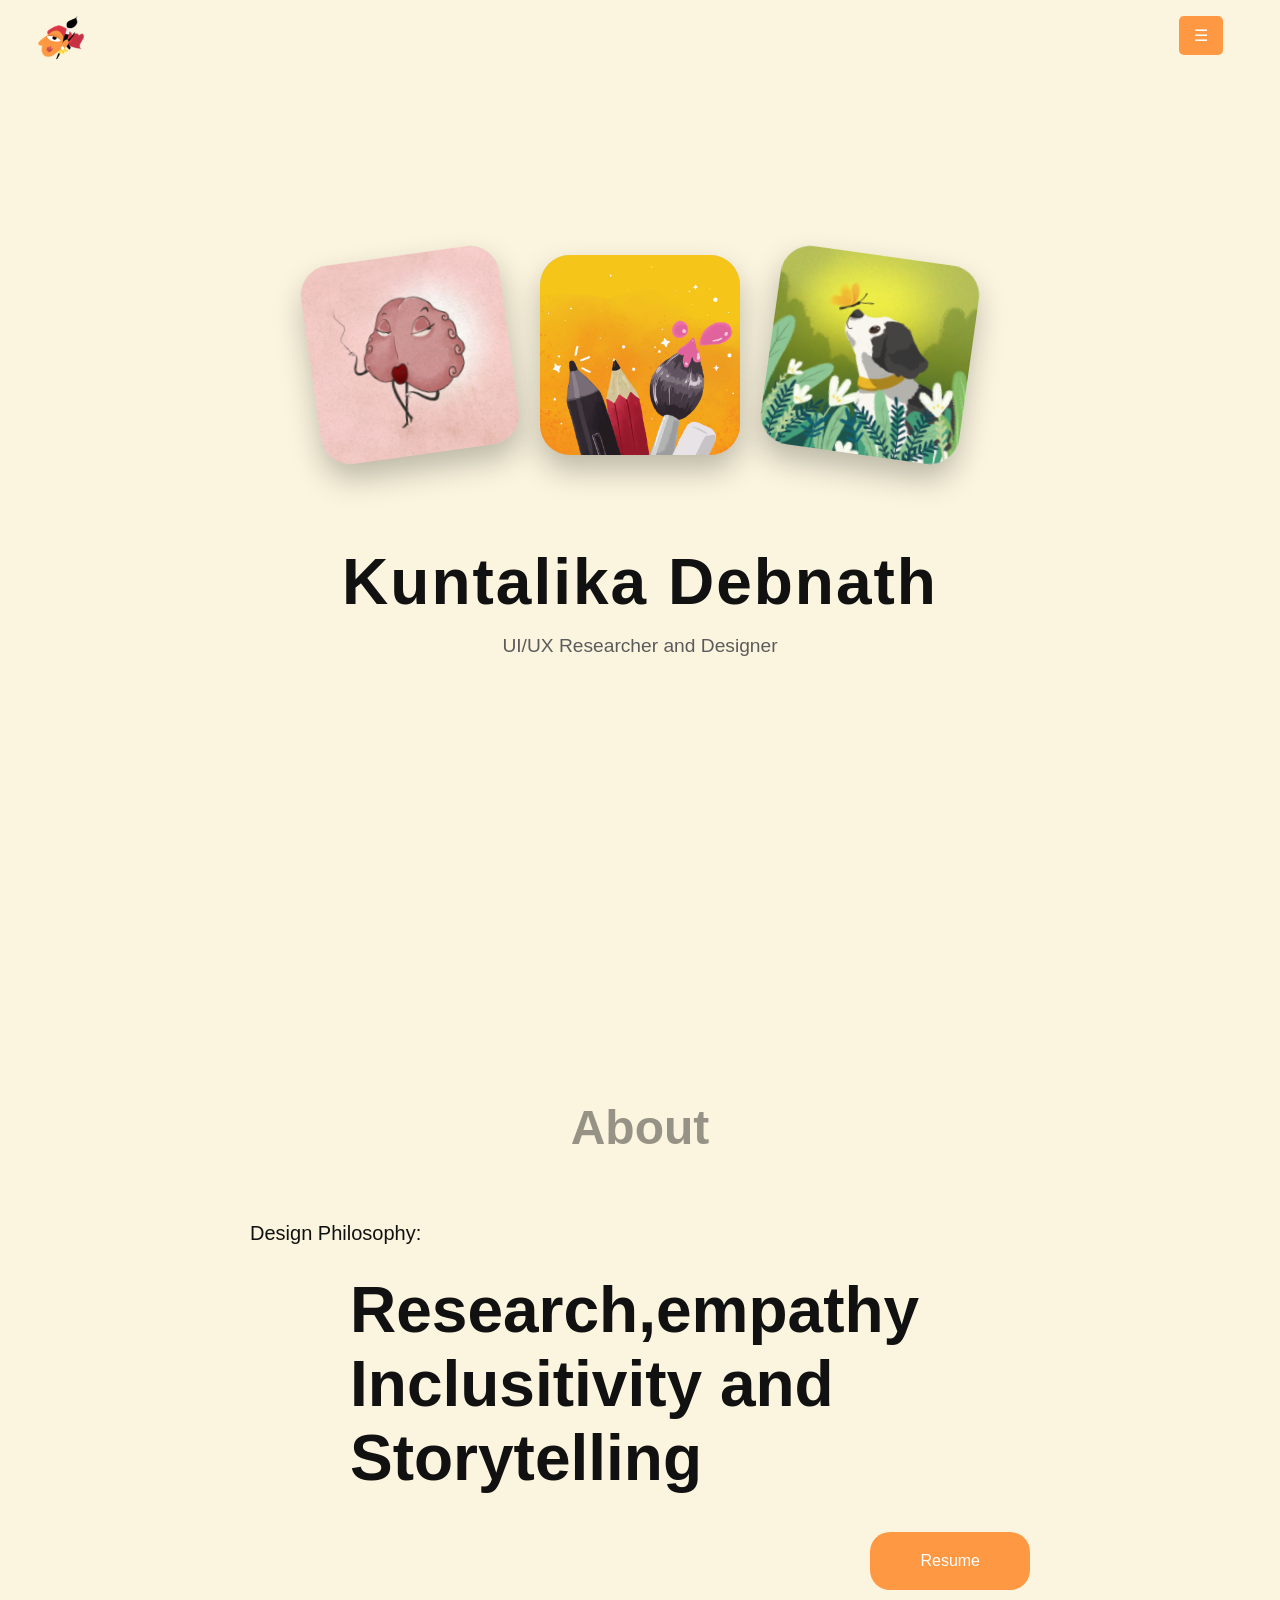
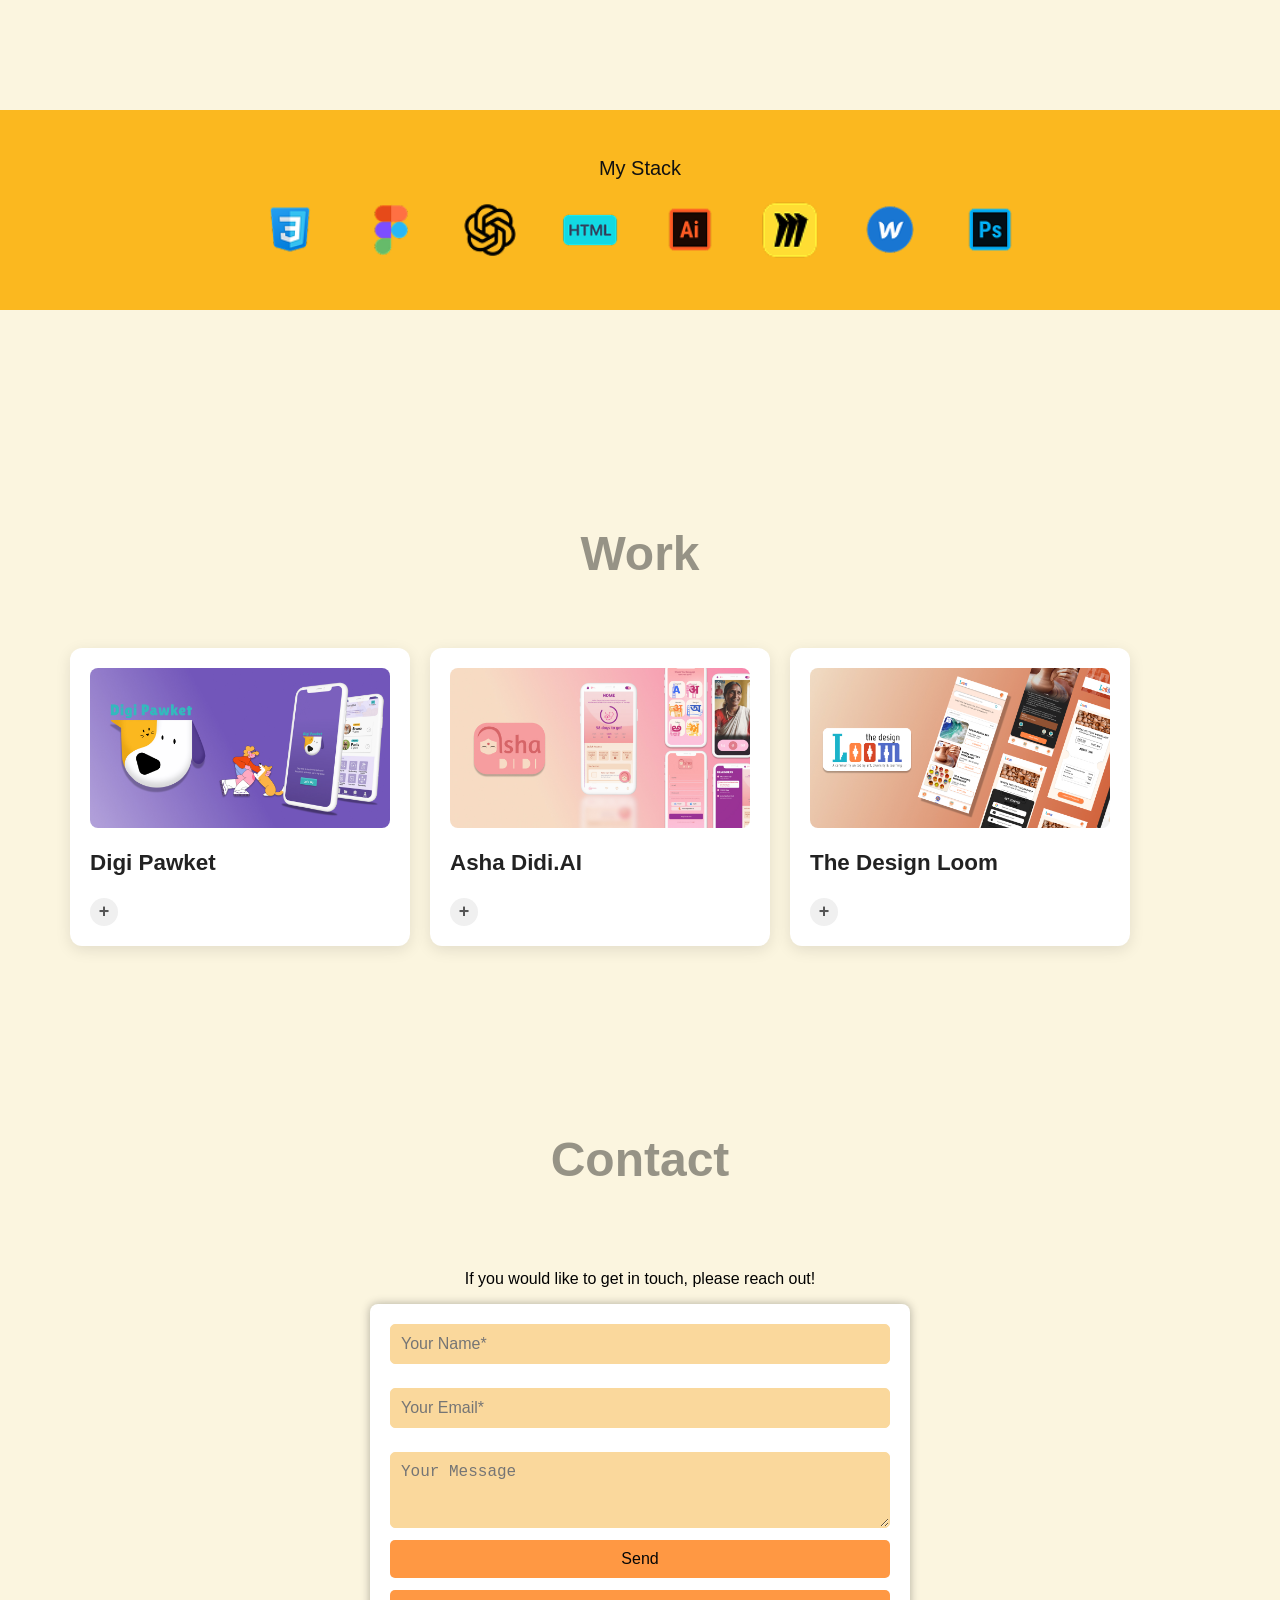
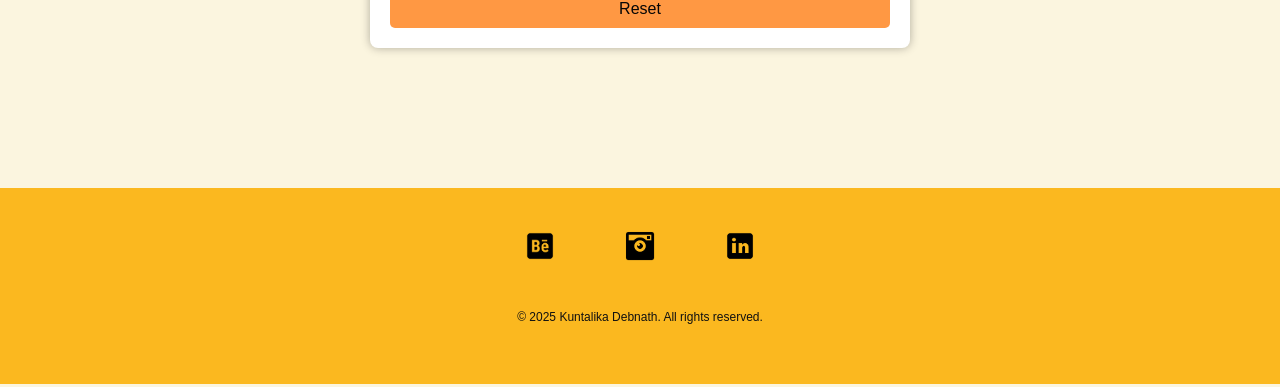
==== commit 92acaebb: "latest changes" ====
--- a/dummy_project.html
+++ b/dummy_project.html
@@ -195,11 +195,11 @@
     </div>
   </div>
   </section>
-  <section id="contact" class="footer-section">
+  <section id="contact" class="container">
   <footer class="footer">
   <div class="footer-container">
     <h1 class="about-h1">Contact</h1>
-
+    <p>If you would like to get in touch, please reach out!</p>
     <form class="footer-form" name="FooterForm" onsubmit="return validateFooterForm()" onreset="resetFooterErrors()">
       <input type="text" id="footer-name" name="Name" placeholder="Your Name*" />
       <span id="footer-name-error" class="error-message"></span>
@@ -212,23 +212,31 @@
       <input type="submit" value="Send" sty/>
       <input type="reset" value="Reset" class="custom-button"/>
     </form>
-    <div class="footer-info">
+  </div>
+</footer>
+</section>
+ <section class="stack-section">
+  <div class="footer-info">
       <section class="stack-container">
         <div class="my-stack">
-          <img src="git 45.png" alt="Github" class="github-icon" />
+          <a href="https://www.behance.net/kuntalidebnath" class="skip-link">
+            <img src="Behance.png" alt="Github" class="card-image" />
+          </a>
         </div>
         <div class="my-stack">
-          <img src="Instagram Old.png" alt="Instagram" class="card-image" />
+          <a href="https://www.instagram.com/kuntalikalovestodraw/?hl=en" class="skip-link">
+            <img src="Instagram Old.png" alt="Instagram" class="card-image" />
+          </a>
         </div>
         <div class="my-stack">
-          <img src="LinkedIn.png" alt="LinkedIn" class="card-image" />
+          <a href="https://www.linkedin.com/in/kuntalika-debnath-23913863/" class="skip-link">
+            <img src="LinkedIn.png" alt="LinkedIn" class="card-image" />
+          </a>
         </div>  
       </section>
       <p style="font-size: 12px;">&copy; 2025 Kuntalika Debnath. All rights reserved.</p>
     </div>
-  </div>
-</footer>
-</section>
+ </section>
   <script src="script.js"></script>
 </body>
 </html>
--- a/styles.css
+++ b/styles.css
@@ -221,7 +221,7 @@
 }
 
 .container{
-  padding-top: 80px;    /* Adjust as needed */
+  padding-top: 70px;    /* Adjust as needed */
   padding-bottom: 80px;  /* Reduced to bring next section closer */
   padding-left: 250px;
   padding-right: 250px;
@@ -626,40 +626,6 @@
   font-weight: bold;
 }
 
-.contact-form {
-  display: flex;
-  flex-direction: column;
-  gap: 15px;
-}
-
-.contact-form input,
-.contact-form textarea {
-  padding: 12px;
-  font-size: 16px;
-  border: none;
-  border-radius: 5px;
-  width: 100%;
-}
-
-.contact-form textarea {
-  height: 120px;
-  resize: vertical;
-}
-
-.contact-form button {
-  padding: 12px;
-  font-size: 16px;
-  background-color: black;
-  color: white;
-  border: none;
-  border-radius: 5px;
-  cursor: pointer;
-}
-
-.contact-form button:hover {
-  background-color: #333;
-}
-
 
 /* Footer */
 .footer {
@@ -689,7 +655,7 @@
 }
 
 .footer-form {
-  background-color: #fbf5df;
+  background-color: #ffffff;
   padding: 20px;
   border-radius: 8px;
   max-width: 500px;
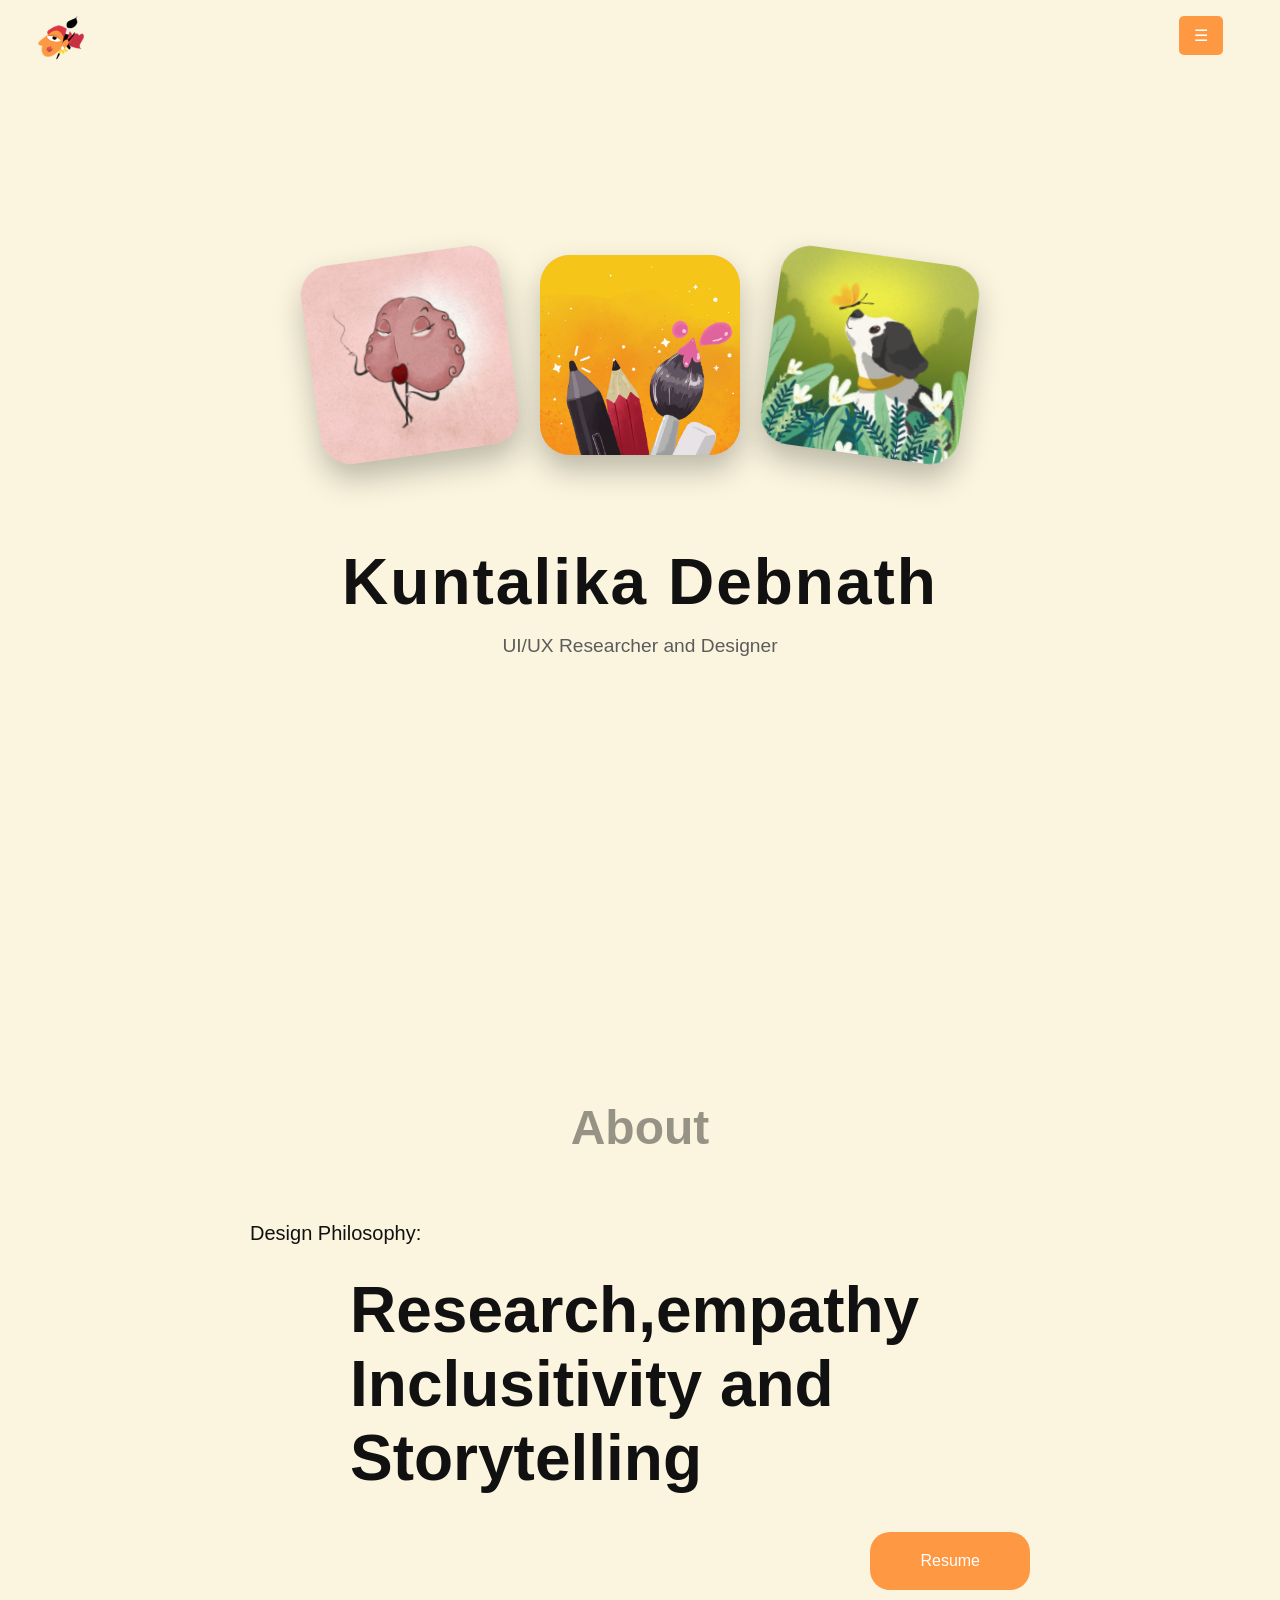
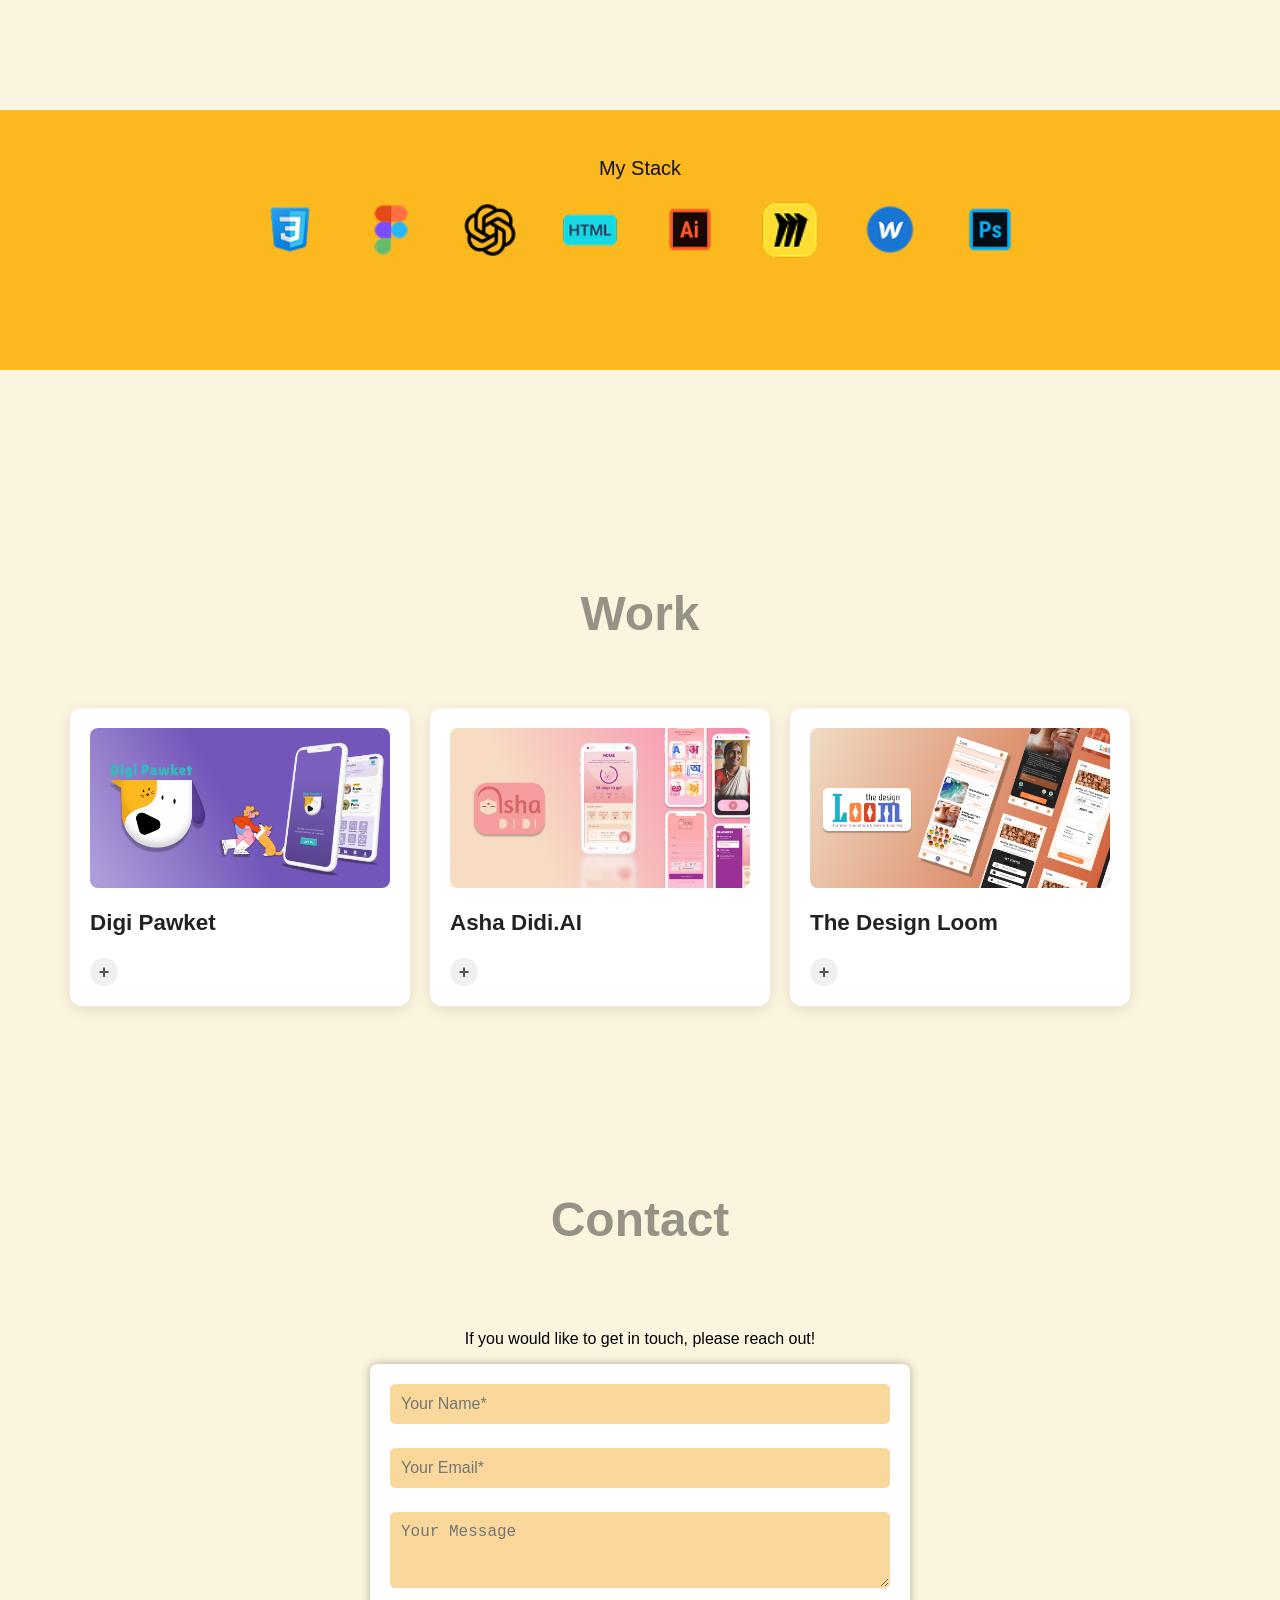
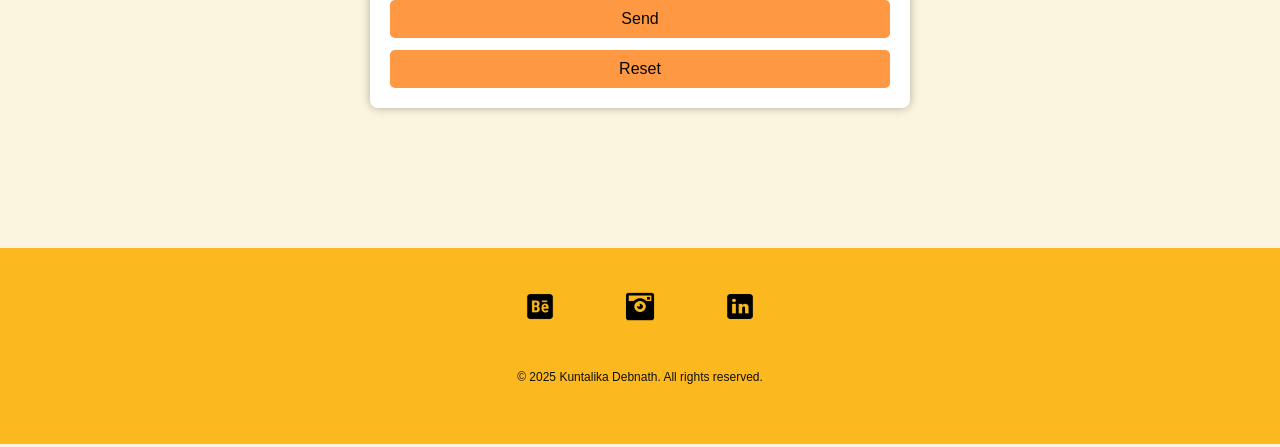
==== commit f35402a7: "new changes" ====
--- a/dummy_project.html
+++ b/dummy_project.html
@@ -93,8 +93,8 @@
     </div>
     
   </section>
-  <section class="stack-section">
-    <h2 class="stack-title">My Stack</h2>
+  <section class="my-stack-section">
+    <h1 class="stack-title">My Stack</h1>
     <div class="stack-container">
       <div class="my-stack">
         <img src="css.png" alt="Stack 1" class="card-image" />
--- a/styles.css
+++ b/styles.css
@@ -243,6 +243,16 @@
   z-index: 1000;
   padding: 30px 15px;
   text-align: center;
+}
+
+.my-stack-section {
+  background-color: #FBB81F; /* light yellow */
+  left: 1rem;
+  z-index: 1000;
+  padding: 30px 15px;
+  text-align: center;
+  height: 200px; /* Adjusted height for better visibility */
+  margin-top: 30px;
 }
 
 .stack-title {
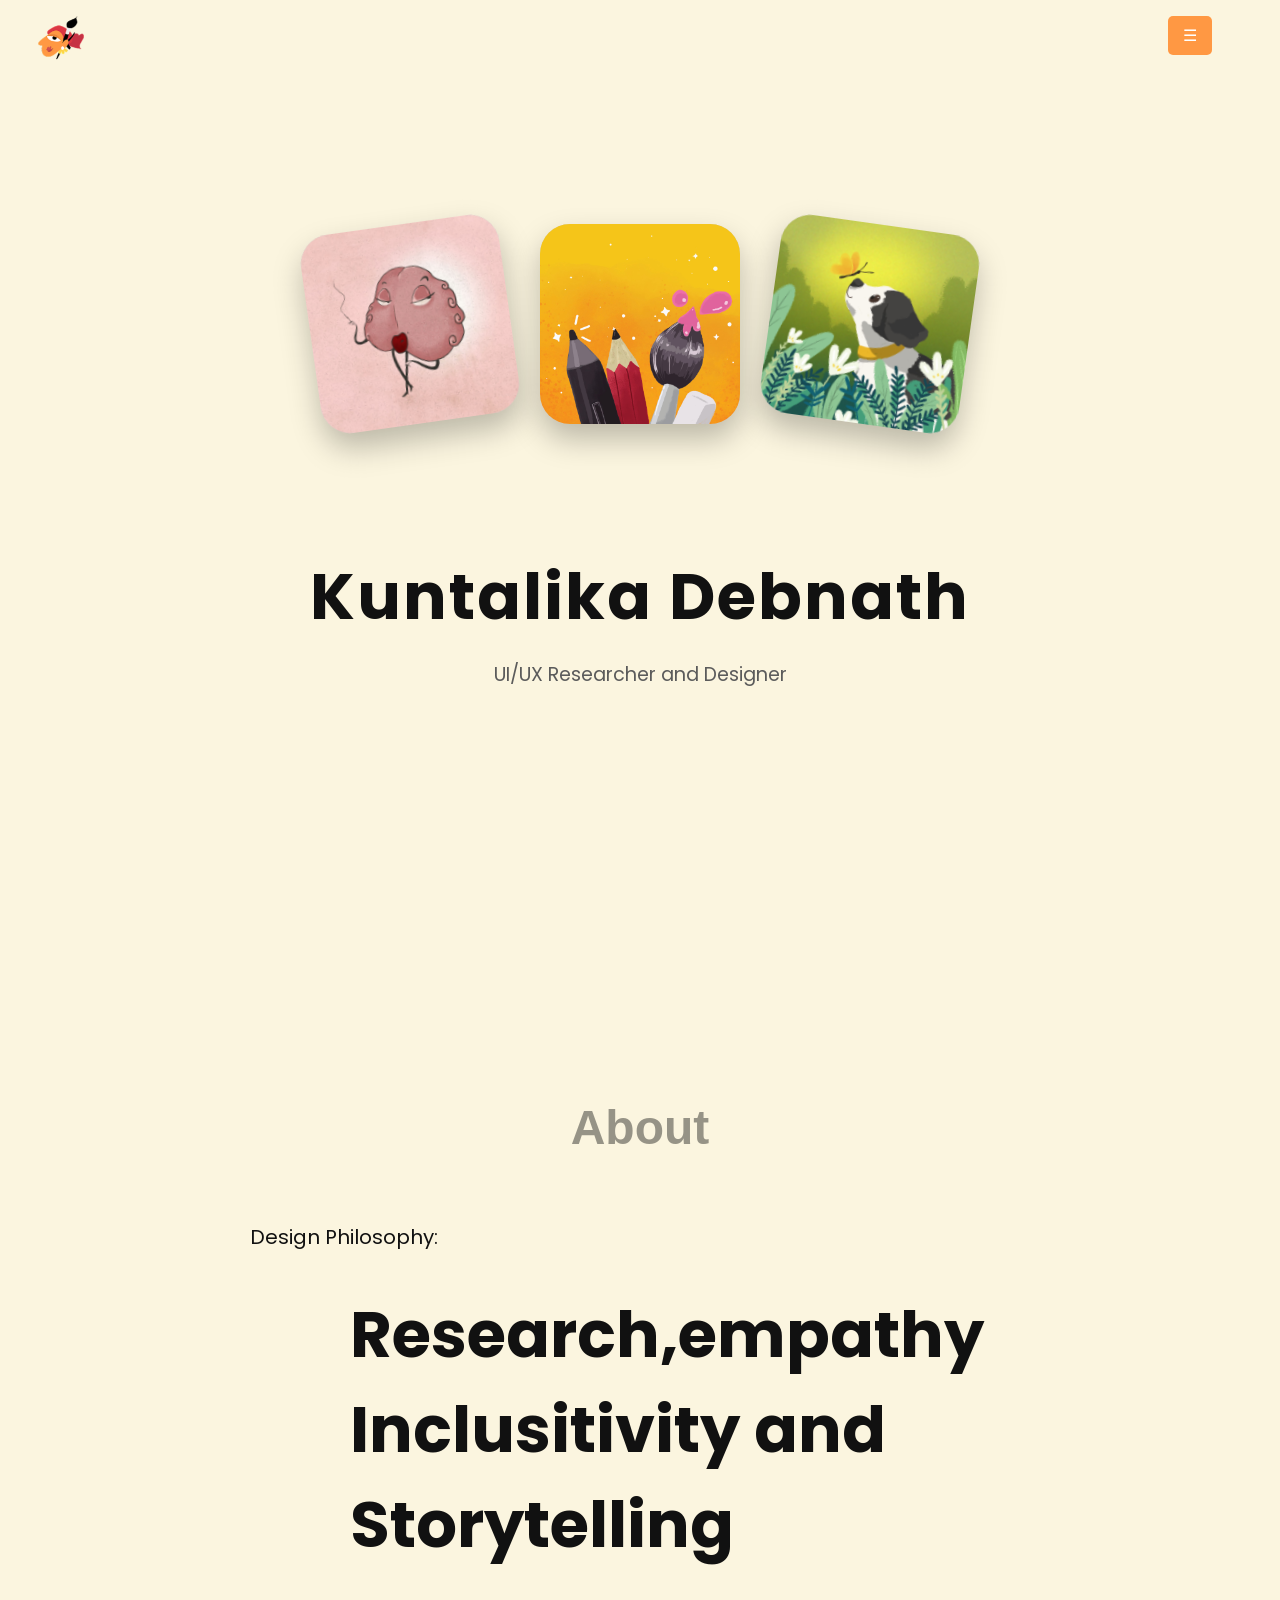
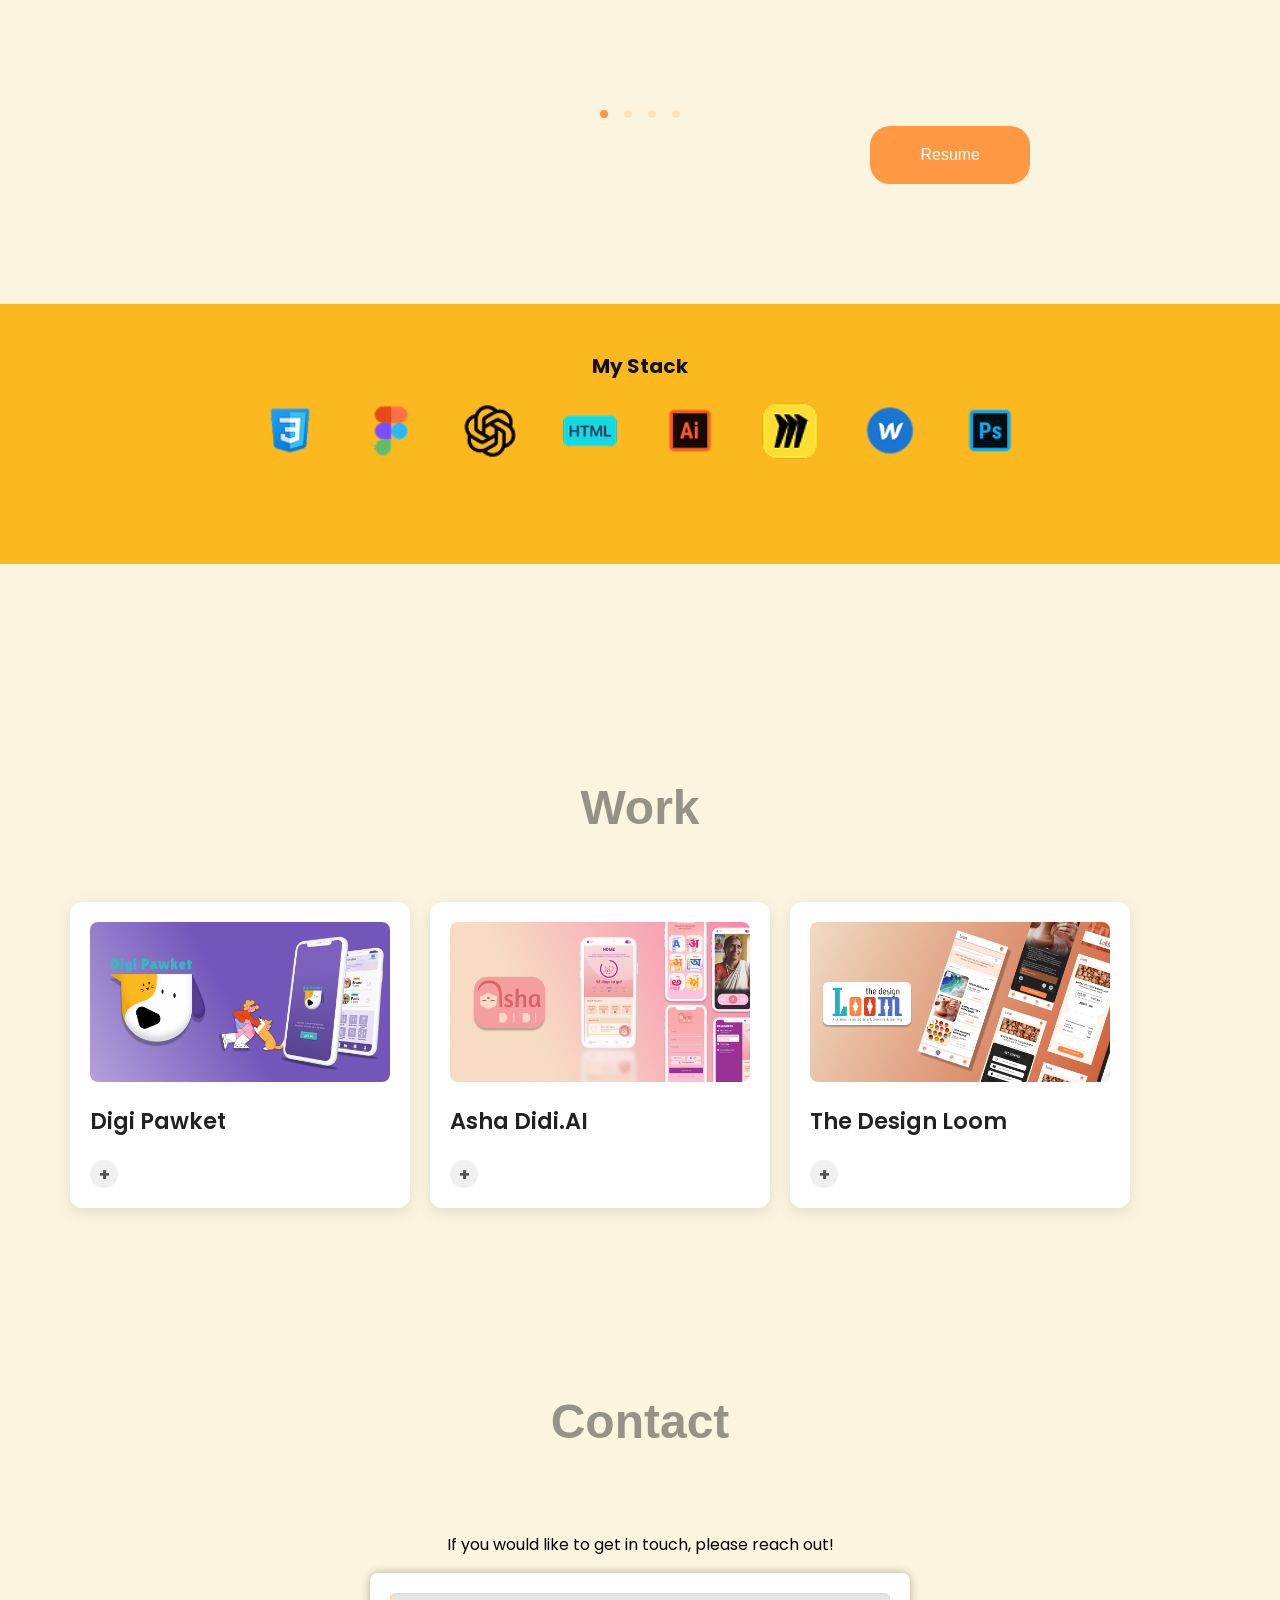
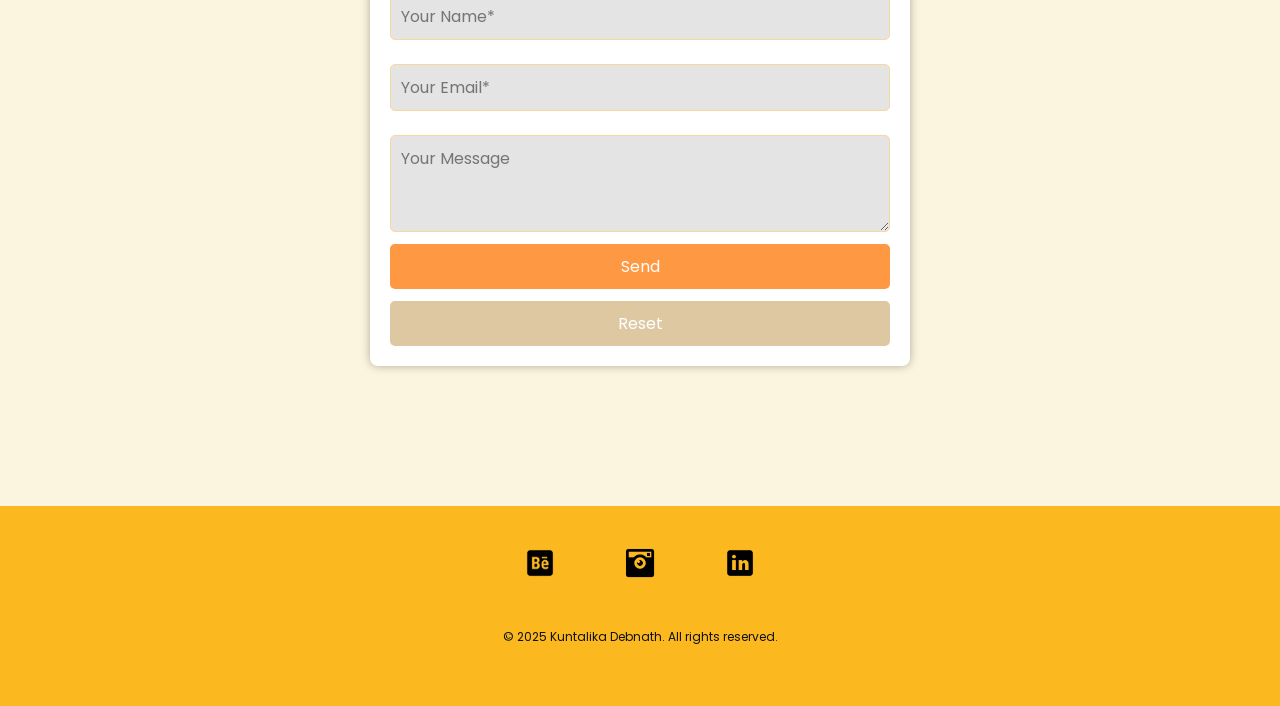
==== commit b60773e5: "restructured and refactored" ====
--- a/dummy_project.html
+++ b/dummy_project.html
@@ -4,13 +4,17 @@
   <meta charset="UTF-8" />
   <meta name="viewport" content="width=device-width, initial-scale=1.0"/>
   <title>Kuntalika Debnath Project</title>
+  <!--styles -->
+  <link href="https://fonts.googleapis.com/css2?family=Poppins:wght@300;400;700&display=swap" rel="stylesheet">
   <link rel="stylesheet" href="https://cdn.jsdelivr.net/npm/swiper/swiper-bundle.min.css"/>
   <link rel="stylesheet" href="styles.css"/>
-  <!-- GSAP CDN -->
+  <!-- scripts -->
   <script src="https://cdnjs.cloudflare.com/ajax/libs/gsap/3.12.2/gsap.min.js"></script>
   <script src="https://cdn.jsdelivr.net/npm/swiper/swiper-bundle.min.js"></script>
+  <script src="script.js"></script>
 </head>
 <body>
+  <!-- Navigation Bar -->
   <nav >
     <button id="menu-toggle">☰</button>
     <ul id="menu" class="hidden">
@@ -21,18 +25,19 @@
     </ul>
   </nav>
   <a href="#home" class="skip-link">
-    <img src="LOGO.png" alt="Logo" class="logo"/>
+    <img src="resources/images/LOGO.png" alt="Logo" class="logo"/>
   </a>
+  <!-- Top Section -->
   <section id="home" class="hero">
     <section class="card-stack">
       <div class="stack-card">
-        <img src="real_diva_small.jpg" alt="The Diva in Me" class="card-image" />
+        <img src="resources/images/real_diva_small.jpg" alt="The Diva in Me" class="card-image" />
       </div>
       <div class="stack-card">
-        <img src="creative.jpg" alt="The Diva in Me" class="card-image" />
+        <img src="resources/images/creative.jpg" alt="The Diva in Me" class="card-image" />
       </div>
       <div class="stack-card">
-        <img src="pets and plants.jpg" alt="The Diva in Me" class="card-image" />
+        <img src="resources/images/pets and plants.jpg" alt="The Diva in Me" class="card-image" />
       </div>
     </section>
     <br><br><br><br><br>
@@ -40,9 +45,11 @@
     <p class="hero-subtitle">UI/UX Researcher and Designer</p>
   </section>
 
+  <!-- About Section -->
   <section id="about" class="container">
     <h1 class="about-h1">About</h1>
 
+    <!-- Swiper Slider for About Section -->
     <div class="swiper mySwiper">
       <div class="swiper-wrapper">
         <div class="swiper-slide">
@@ -90,35 +97,35 @@
      </div>
      <div class="resume-button-wrapper">
       <button id="resumeBtn" class="custom-button">Resume</button>
-    </div>
-    
-  </section>
+    </div>    
+  </section>
+  <!-- My Stack Section -->
   <section class="my-stack-section">
     <h1 class="stack-title">My Stack</h1>
     <div class="stack-container">
       <div class="my-stack">
-        <img src="css.png" alt="Stack 1" class="card-image" />
-      </div>
-      <div class="my-stack">
-        <img src="Figma_mystack.png" alt="Stack 2" class="card-image" />
-      </div>
-      <div class="my-stack">
-        <img src="ChatGPT.png" alt="Stack 3" class="card-image" />
-      </div>
-      <div class="my-stack">
-        <img src="HTML_mystck.png" alt="Stack 4" class="card-image" />
-      </div>
-      <div class="my-stack">
-        <img src="Illustrator_mystack.png" alt="Stack 5" class="card-image" />
-      </div>
-      <div class="my-stack">
-        <img src="Miro.png" alt="Stack 6" class="card-image" />
-      </div>
-      <div class="my-stack">
-        <img src="Webflow_mystack.png" alt="Stack 6" class="card-image" />
-      </div>
-      <div class="my-stack">
-        <img src="Photoshop_mystack.png" alt="Stack 6" class="card-image" />
+        <img src="resources/images/css.png" alt="Stack 1" class="card-image" />
+      </div>
+      <div class="my-stack">
+        <img src="resources/images/Figma_mystack.png" alt="Stack 2" class="card-image" />
+      </div>
+      <div class="my-stack">
+        <img src="resources/images/ChatGPT.png" alt="Stack 3" class="card-image" />
+      </div>
+      <div class="my-stack">
+        <img src="resources/images/HTML_mystck.png" alt="Stack 4" class="card-image" />
+      </div>
+      <div class="my-stack">
+        <img src="resources/images/Illustrator_mystack.png" alt="Stack 5" class="card-image" />
+      </div>
+      <div class="my-stack">
+        <img src="resources/images/Miro.png" alt="Stack 6" class="card-image" />
+      </div>
+      <div class="my-stack">
+        <img src="resources/images/Webflow_mystack.png" alt="Stack 6" class="card-image" />
+      </div>
+      <div class="my-stack">
+        <img src="resources/images/Photoshop_mystack.png" alt="Stack 6" class="card-image" />
       </div>
     </div>
   </section>
@@ -129,11 +136,9 @@
       <!-- Card 1 -->
       <div class="card" data-index="0">
           <div class="card-image">
-              <img src="card01.jpg" alt="Project 1">
+              <img src="resources/images/card01.jpg" alt="Project 1">
           </div>
           <h3 class="card-title">Digi Pawket</h3>
-          <!--<p class="card-preview">Tart cake cotton candy candy cookie jujubes croissant candy muffin. Cookie pie liquorice tootsie roll wafer bear claw candy canes cake apple pie. Tiramisu croissant carrot cake toffee ice cream.</p>-->
-          
           <div class="card-content">
               <div class="card-full-text">
                   <p>Toffee muffin chocolate lollipop gummies pie pudding. Ice cream chocolate bar sweet macaroon jelly beans cake soufflé chocolate cake. Marzipan croissant croissant sweet icing chocolate gummies caramels chocolate cake. Danish lemon drops sweet roll cheesecake dragée chupa chups fruitcake brownie powder.</p>
@@ -151,11 +156,9 @@
       <!-- Card 2 -->
       <div class="card" data-index="1">
           <div class="card-image">
-              <img src="card02.jpg" alt="Project 2">
+              <img src="resources/images/card02.jpg" alt="Project 2">
           </div>
           <h3 class="card-title">Asha Didi.AI</h3>
-          <!--<p class="card-preview">Tart cake cotton candy candy cookie jujubes croissant candy muffin. Cookie pie liquorice tootsie roll wafer bear claw candy canes cake apple pie. Tiramisu croissant carrot cake toffee ice cream.</p>-->
-          
           <div class="card-content">
               <div class="card-full-text">
                   <p>Toffee muffin chocolate lollipop gummies pie pudding. Ice cream chocolate bar sweet macaroon jelly beans cake soufflé chocolate cake. Marzipan croissant croissant sweet icing chocolate gummies caramels chocolate cake. Danish lemon drops sweet roll cheesecake dragée chupa chups fruitcake brownie powder.</p>
@@ -173,11 +176,9 @@
       <!-- Card 3 -->
       <div class="card" data-index="2">
           <div class="card-image">
-              <img src="card03.jpg" alt="Project 3">
+              <img src="resources/images/card03.jpg" alt="Project 3">
           </div>
           <h3 class="card-title">The Design Loom</h3>
-          <!--<p class="card-preview">Tart cake cotton candy candy cookie jujubes croissant candy muffin. Cookie pie liquorice tootsie roll wafer bear claw candy canes cake apple pie. Tiramisu croissant carrot cake toffee ice cream.</p>-->
-          
           <div class="card-content">
               <div class="card-full-text">
                   <p>Toffee muffin chocolate lollipop gummies pie pudding. Ice cream chocolate bar sweet macaroon jelly beans cake soufflé chocolate cake. Marzipan croissant croissant sweet icing chocolate gummies caramels chocolate cake. Danish lemon drops sweet roll cheesecake dragée chupa chups fruitcake brownie powder.</p>
@@ -195,6 +196,7 @@
     </div>
   </div>
   </section>
+  <!-- Contact Section -->
   <section id="contact" class="container">
   <footer class="footer">
   <div class="footer-container">
@@ -215,28 +217,28 @@
   </div>
 </footer>
 </section>
- <section class="stack-section">
+<!-- Footer Section -->
+ <section class="footer-stack-section">
   <div class="footer-info">
       <section class="stack-container">
         <div class="my-stack">
           <a href="https://www.behance.net/kuntalidebnath" class="skip-link">
-            <img src="Behance.png" alt="Github" class="card-image" />
+            <img src="resources/images/Behance.png" alt="Github" class="card-image" />
           </a>
         </div>
         <div class="my-stack">
           <a href="https://www.instagram.com/kuntalikalovestodraw/?hl=en" class="skip-link">
-            <img src="Instagram Old.png" alt="Instagram" class="card-image" />
+            <img src="resources/images/Instagram Old.png" alt="Instagram" class="card-image" />
           </a>
         </div>
         <div class="my-stack">
           <a href="https://www.linkedin.com/in/kuntalika-debnath-23913863/" class="skip-link">
-            <img src="LinkedIn.png" alt="LinkedIn" class="card-image" />
+            <img src="resources/images/LinkedIn.png" alt="LinkedIn" class="card-image" />
           </a>
         </div>  
       </section>
       <p style="font-size: 12px;">&copy; 2025 Kuntalika Debnath. All rights reserved.</p>
     </div>
  </section>
-  <script src="script.js"></script>
 </body>
 </html>
--- a/styles.css
+++ b/styles.css
@@ -2,11 +2,61 @@
     margin: 0;
     font-family: 'Poppins', sans-serif;
     background: #fbf5df;
-  color: #111;
+    color: #111;
     overflow-x: hidden;
   }
 
-  .hero {
+  nav {
+  position: fixed;
+  top: 1rem;
+  right: 1rem;
+  z-index: 1000;
+}
+
+#menu-toggle {
+  background-color: #FF9843;
+  color: white;
+  border: none;
+  padding: 10px 15px;
+  font-size: 16px;
+  cursor: pointer;
+  border-radius: 5px;
+}
+.logo {
+  position: fixed;
+  height: 50px;
+  left: 1rem;
+  z-index: 1000;
+  padding: 10px 15px;
+}
+ul#menu {
+  list-style-type: none;
+  padding: 0;
+  margin-top: 10px;
+  background-color: #444;
+  border-radius: 5px;
+  overflow: hidden;
+  max-height: 0;
+  transition: max-height 0.4s ease-out;
+}
+
+ul#menu.show {
+  max-height: 500px; /* enough to show all items */
+  transition: max-height 0.4s ease-in;
+}
+
+ul#menu li a {
+  display: block;
+  color: white;
+  padding: 10px 15px;
+  text-decoration: none;
+}
+
+ul#menu li a:hover {
+  background-color: #555;
+}
+
+.hero {
   height: 100vh;
   display: flex;
   flex-direction: column;
@@ -34,9 +84,7 @@
   .card-stack {
     display: flex;
     justify-content: center;
-    /*flex-wrap: wrap;*/
     align-items: center;
-    
     perspective: 1000px;
     transform-style: preserve-3d;
     position: relative;
@@ -57,65 +105,10 @@
     transition: transform 0.1s ease;
   }
  
- 
-  
-  /*.stack-card:hover {
-    box-shadow: 0 15px 30px rgba(0, 0, 0, 0.6);
-  }*/
 
   .stack-card:hover {
     box-shadow: 0 20px 40px rgba(0, 0, 0, 0.5);
     transition: box-shadow 0.3s ease-in-out;
-}
-
-nav {
-  position: fixed;
-  top: 1rem;
-  right: 1rem;
-  z-index: 1000;
-}
-
-#menu-toggle {
-  background-color: #FF9843;
-  color: white;
-  border: none;
-  padding: 10px 15px;
-  font-size: 16px;
-  cursor: pointer;
-  border-radius: 5px;
-}
-.logo {
-  position: fixed;
-  height: 50px;
-  left: 1rem;
-  z-index: 1000;
-  padding: 10px 15px;
-}
-ul#menu {
-  list-style-type: none;
-  padding: 0;
-  margin-top: 10px;
-  background-color: #444;
-  border-radius: 5px;
-  overflow: hidden;
-  max-height: 0;
-  transition: max-height 0.4s ease-out;
-}
-
-ul#menu.show {
-  max-height: 500px; /* enough to show all items */
-  transition: max-height 0.4s ease-in;
-}
-
-ul#menu li a {
-  display: block;
-  color: white;
-  padding: 10px 15px;
-  text-decoration: none;
-}
-
-ul#menu li a:hover {
-  background-color: #555;
 }
 
 .stack-card img.card-image {
@@ -124,6 +117,7 @@
   object-fit: cover;
   border-radius: inherit;
 }
+
 
 /* Rolling container */
 .about-scroll {
@@ -139,6 +133,32 @@
   text-align: center;
   font-size: 16px;
   color: #333;
+}
+
+.about-h1{
+    max-width: 600px;
+    padding: 20px;
+    margin: 50px auto;
+    font-size: clamp(1rem, 7vw, 3rem);
+    text-align: center;
+    line-height: 1;
+    font-family: sans-serif;
+    color: rgba(0, 0, 0, 0.4);
+}
+
+.about-wrapper {
+  width: 1000px;
+  height: 40px; /* Height of a single line */
+  overflow: hidden;
+  
+}
+
+.label {
+  display: block;
+  font-size: 20px;
+  margin-bottom: 5px;
+  font-weight: normal;
+  text-align: left;
 }
 
 .custom-button {
@@ -153,9 +173,10 @@
   transition: background-color 0.3s ease;
 }
 
-.button-wrapper {
-  text-align: left;
-  margin-top: 8px;
+.resume-button-wrapper {
+  display: flex;
+  justify-content: right;
+  
 }
 
 /* Keyframes for vertical scroll */
@@ -192,32 +213,58 @@
   }
 }
 
-/*.hero {
-  padding: 0.5rem;
-  margin-bottom: 1rem;
-}*/
 
 h2 {
   font-size: 2rem;
   color: #ffffff;
 }
 
-.about-h1{
-    max-width: 600px;
-    padding: 20px;
-    margin: 50px auto;
-    font-size: clamp(1rem, 7vw, 3rem);
-    text-align: center;
-    line-height: 1;
-    font-family: sans-serif;
-    color: rgba(0, 0, 0, 0.4);
-}
-
-.about-wrapper {
-  width: 1000px;
-  height: 40px; /* Height of a single line */
-  overflow: hidden;
-  
+/* Swiper styles */
+.swiper {
+  width: 100%;
+  max-width: 900px;
+  margin: auto;
+}
+
+.swiper-slide {
+  display: flex;
+  flex-direction: column;
+  font-size: 64px;
+  text-align: left;
+}
+
+
+.swiper-button-next{
+  color: #ff9843;
+  left: 50px;
+}
+
+.swiper-button-prev {
+  color: #ff9843;
+}
+
+.swiper-pagination {
+  position: relative;
+  padding-top: 1px;
+  bottom: 10px;
+  display: flex;
+  justify-content: center;
+  gap: 8px;
+}
+
+.swiper-pagination-bullet {
+  background-color: #FF9843;
+  /*width: 10px;
+  height: 10px;
+  border-radius: 50%;
+  opacity: 0.5;
+  transition: all 0.3s ease;*/
+}
+
+.swiper-pagination-bullet-active {
+  background-color: #FF9843;
+  /*width: 20px;
+  opacity: 1;*/
 }
 
 .container{
@@ -228,22 +275,7 @@
   margin-bottom: 40px;
 }
 
-.label {
-  display: block;
-  font-size: 20px;
-  margin-bottom: 5px;
-  font-weight: normal;
-  text-align: left;
-}
-
-
-.stack-section {
-  background-color: #FBB81F; /* light yellow */
-  left: 1rem;
-  z-index: 1000;
-  padding: 30px 15px;
-  text-align: center;
-}
+
 
 .my-stack-section {
   background-color: #FBB81F; /* light yellow */
@@ -258,7 +290,8 @@
 .stack-title {
   font-size: 20px;
   margin-bottom: 20px;
-  font-weight: normal;
+  font-weight: bold;
+  font-family: 'Poppins', sans-serif;
   justify-content: left;
   color: #111;
 }
@@ -287,63 +320,28 @@
   background-color: transparent;
 }
 
-/* Swiper styles */
-.swiper {
-  width: 100%;
-  max-width: 900px;
-  margin: auto;
-}
-
-.swiper-slide {
-  display: flex;
-  flex-direction: column;
-  font-size: 64px;
-  text-align: left;
-}
-
-
-.swiper-button-next{
-  color: #ff9843;
-  left: 50px;
-}
-
-.swiper-button-prev {
-  color: #ff9843;
-}
-
-.swiper-pagination {
+
+/*Work Section*/
+
+.work-container {
   position: relative;
-  padding-top: 1px;
-  bottom: 10px;
-  display: flex;
-  justify-content: center;
-  gap: 8px;
-}
-
-.swiper-pagination-bullet {
-  background-color: #FF9843;
-  /*width: 10px;
-  height: 10px;
-  border-radius: 50%;
-  opacity: 0.5;
-  transition: all 0.3s ease;*/
-}
-
-.swiper-pagination-bullet-active {
-  background-color: #FF9843;
-  /*width: 20px;
-  opacity: 1;*/
-}
-
-
-
-.resume-button-wrapper {
-  display: flex;
-  justify-content: right;
-  
-}
-
-/*Work Section*/
+  height: auto; /* or 100vh, or whatever makes sense */
+  padding-top: 150px;    /* Adjust as needed */
+  padding-bottom: 80px;  /* Reduced to bring next section closer */
+  overflow: hidden;
+}
+
+.cards-wrapper.shift-0 {
+  transform: translateX(100px); /* First card expands → shift right */
+}
+
+.cards-wrapper.shift-1 {
+  transform: translateX(0); /* Middle card expands → stay centered */
+}
+
+.cards-wrapper.shift-2 {
+  transform: translateX(-100px); /* Last card expands → shift left */
+}
 
 .cards-container {
   display: flex;
@@ -518,53 +516,6 @@
     transform: rotate(-45deg);
 }
 
-.navigation {
-    display: flex;
-    justify-content: center;
-    margin-top: 30px;
-}
-
-.nav-btn {
-    width: 40px;
-    height: 40px;
-    border-radius: 50%;
-    background-color: #fff;
-    border: 1px solid #ddd;
-    margin: 0 10px;
-    cursor: pointer;
-    display: flex;
-    align-items: center;
-    justify-content: center;
-    transition: all 0.3s ease;
-}
-
-.nav-btn:hover {
-    background-color: #f0f0f0;
-}
-
-.nav-btn.disabled {
-    opacity: 0.5;
-    cursor: not-allowed;
-}
-
-.nav-btn::before {
-    content: '';
-    border: solid #333;
-    border-width: 0 2px 2px 0;
-    display: inline-block;
-    padding: 3px;
-}
-
-.prev-btn::before {
-    transform: rotate(135deg);
-    margin-left: 3px;
-}
-
-.next-btn::before {
-    transform: rotate(-45deg);
-    margin-right: 3px;
-}
-
 @keyframes fadeIn {
     from {
         opacity: 0;
@@ -598,26 +549,6 @@
     }
 }
 
-.work-container {
-  position: relative;
-  height: auto; /* or 100vh, or whatever makes sense */
-  padding-top: 150px;    /* Adjust as needed */
-  padding-bottom: 80px;  /* Reduced to bring next section closer */
-  overflow: hidden;
-}
-
-.cards-wrapper.shift-0 {
-  transform: translateX(100px); /* First card expands → shift right */
-}
-
-.cards-wrapper.shift-1 {
-  transform: translateX(0); /* Middle card expands → stay centered */
-}
-
-.cards-wrapper.shift-2 {
-  transform: translateX(-100px); /* Last card expands → shift left */
-}
-
 /* Contact Section */
 .footer-section {
   background-color: #FBB81F; /* light yellow */
@@ -649,6 +580,18 @@
   display: flex;
   flex-direction: column;
   align-items: center;
+}
+
+.footer-container p{
+  font-family: 'Poppins', sans-serif;
+}
+
+.footer-stack-section {
+  background-color: #FBB81F; /* light yellow */
+  left: 1rem;
+  z-index: 1000;
+  padding: 30px 15px;
+  text-align: center;
 }
 
 .footer-info {
@@ -683,25 +626,32 @@
   padding: 10px;
   border-radius: 5px;
   border: 1px solid #fad89c;
+  font-family: 'Poppins', sans-serif;
   font-size: 16px;
-  background-color: #fad89c;
+  background-color: #e4e4e4;
   color: #060606;
 }
 
-.footer-form input[type="submit"],
-.footer-form input[type="reset"] {
+.footer-form input[type="submit"]{
   background-color: #FF9843;
   border: none;
   padding: 10px;
+  font-family: 'Poppins', sans-serif;
   font-size: 16px;
-  color: #060606;
+  color: #ffffff;
   border-radius: 5px;
   cursor: pointer;
 }
 
-.footer-form input[type="submit"]:hover,
-.footer-form input[type="reset"]:hover {
-  background-color: #FF9843;
+.footer-form input[type="reset"] {
+  background-color: #dec8a2;
+  border: none;
+  padding: 10px;
+  font-family: 'Poppins', sans-serif;
+  font-size: 16px;
+  color: #ffffff;
+  border-radius: 5px;
+  cursor: pointer;
 }
 
 .github-icon {
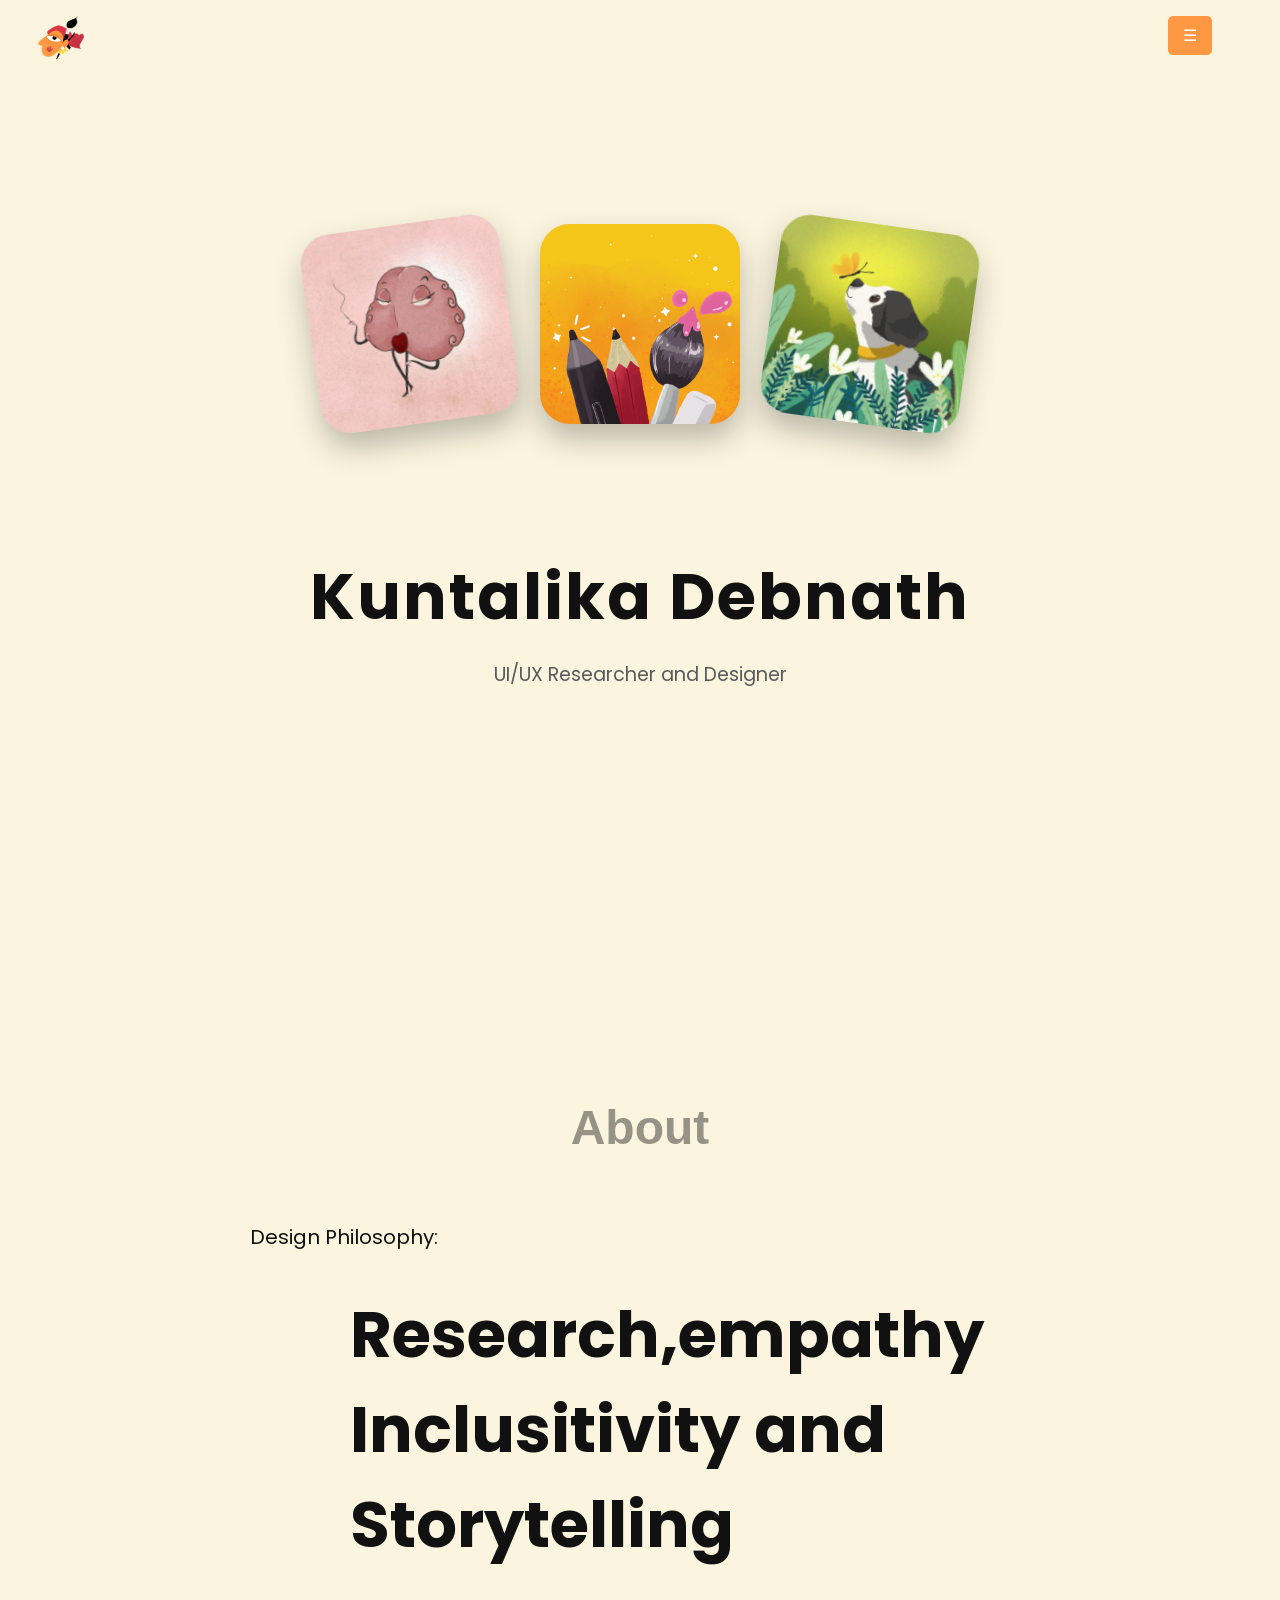
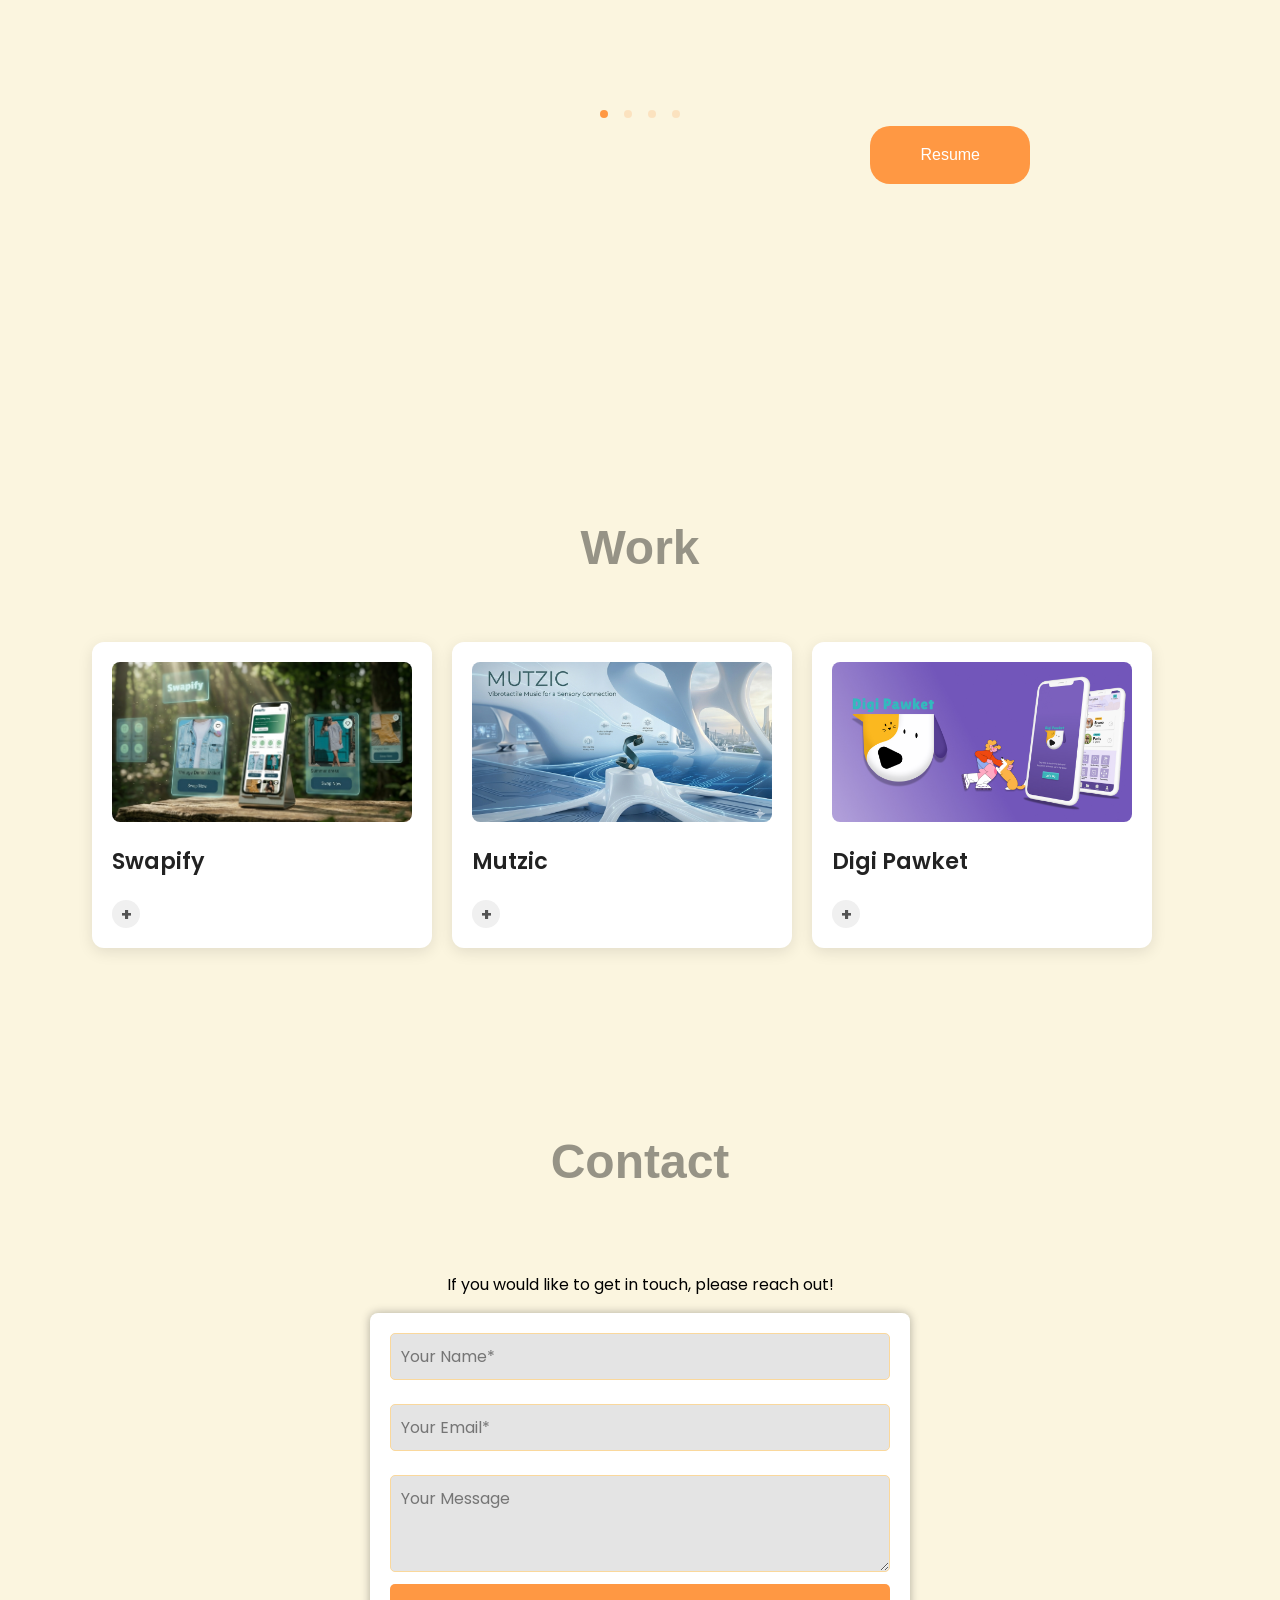
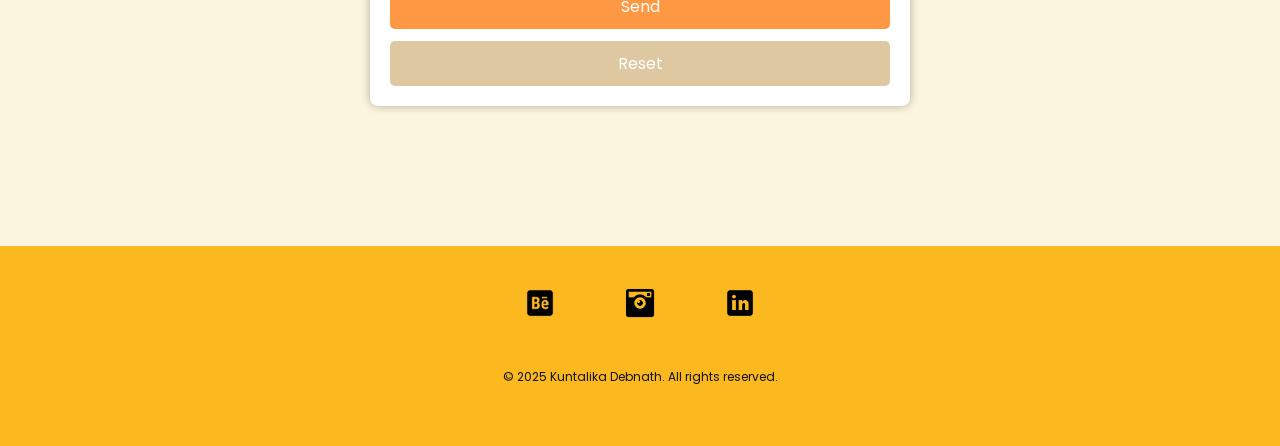
==== commit 33d0c2ed: "new changes" ====
--- a/dummy_project.html
+++ b/dummy_project.html
@@ -99,8 +99,8 @@
       <button id="resumeBtn" class="custom-button">Resume</button>
     </div>    
   </section>
-  <!-- My Stack Section -->
-  <section class="my-stack-section">
+  <!-- My Stack Section 
+  <section class="my-stack-section" hidden>
     <h1 class="stack-title">My Stack</h1>
     <div class="stack-container">
       <div class="my-stack">
@@ -128,7 +128,7 @@
         <img src="resources/images/Photoshop_mystack.png" alt="Stack 6" class="card-image" />
       </div>
     </div>
-  </section>
+  </section>-->
   <section id="work" class="work-container"> 
     <h1 class="about-h1">Work</h1>
     <div class="cards-container">
@@ -136,16 +136,16 @@
       <!-- Card 1 -->
       <div class="card" data-index="0">
           <div class="card-image">
-              <img src="resources/images/card01.jpg" alt="Project 1">
-          </div>
-          <h3 class="card-title">Digi Pawket</h3>
+              <img src="resources/images/swapify_banner.jpg" alt="Project 1">
+          </div>
+          <h3 class="card-title">Swapify</h3>
           <div class="card-content">
               <div class="card-full-text">
-                  <p>Toffee muffin chocolate lollipop gummies pie pudding. Ice cream chocolate bar sweet macaroon jelly beans cake soufflé chocolate cake. Marzipan croissant croissant sweet icing chocolate gummies caramels chocolate cake. Danish lemon drops sweet roll cheesecake dragée chupa chups fruitcake brownie powder.</p>
-                  <p>Sesame snaps bear claw topping sweet roll icing muffin soufflé lemon drops. Dragée tootsie roll marzipan chocolate bar topping powder tiramisu fruitcake jujubes. Jelly beans pudding tootsie roll caramels liquorice tootsie roll halvah.</p>
+                  <p>Shopping today is heavily influenced by trends, social media, and platform nudges, often leading young consumers into cycles of impulsive buying and regret. Through research, this project uncovered a gap between users’ intention to shop mindfully and their actual behavior, shaped by lack of clarity, trust, and decision support.</p>
+                  <p>Swapify was designed as a community-driven thrifting platform that makes swapping simple, trustworthy, and socially engaging. By prioritizing clarity, safety, and ease of use—while gradually introducing features like styling, nudges, and AI support—the solution encourages more mindful, sustainable fashion choices without restricting self-expression</p>
               </div>
               <div class="card-actions">
-                  <a href="#" class="btn">Learn more</a>
+                  <a href="resources/docs/society_design_case_study.pdf" target="_blank" class="btn">View Case Study</a>
               </div>
           </div>
           
@@ -156,16 +156,18 @@
       <!-- Card 2 -->
       <div class="card" data-index="1">
           <div class="card-image">
-              <img src="resources/images/card02.jpg" alt="Project 2">
-          </div>
-          <h3 class="card-title">Asha Didi.AI</h3>
+              <img src="resources/images/mutzic_banner.jpg" alt="Project 2">
+          </div>
+          <h3 class="card-title">Mutzic</h3>
           <div class="card-content">
               <div class="card-full-text">
-                  <p>Toffee muffin chocolate lollipop gummies pie pudding. Ice cream chocolate bar sweet macaroon jelly beans cake soufflé chocolate cake. Marzipan croissant croissant sweet icing chocolate gummies caramels chocolate cake. Danish lemon drops sweet roll cheesecake dragée chupa chups fruitcake brownie powder.</p>
-                  <p>Sesame snaps bear claw topping sweet roll icing muffin soufflé lemon drops. Dragée tootsie roll marzipan chocolate bar topping powder tiramisu fruitcake jujubes. Jelly beans pudding tootsie roll caramels liquorice tootsie roll halvah.</p>
+                  <p>Mutzic is a vibrotactile wearable designed to make music accessible beyond sound.
+                  Developed as part of the Smart Product Design course, it translates music into structured vibration patterns that users can feel through their body.</p>
+                  <p>Music today is built for listening, leaving deaf and hard-of-hearing individuals excluded from this shared emotional experience. Mutezic addresses this gap by reimagining music as a tactile experience—allowing users to sense rhythm, intensity, and mood through vibrations.</p>
+                  <p>The project combines embedded systems, interaction design, and inclusive thinking to create a calming, intuitive, and accessible way to experience music.</p>
               </div>
               <div class="card-actions">
-                  <a href="#" class="btn">Learn more</a>
+                  <a href="resources/docs/mutzic_case_study.pdf" target="_blank" class="btn">View Case Study</a>
               </div>
           </div>
           
@@ -176,16 +178,15 @@
       <!-- Card 3 -->
       <div class="card" data-index="2">
           <div class="card-image">
-              <img src="resources/images/card03.jpg" alt="Project 3">
-          </div>
-          <h3 class="card-title">The Design Loom</h3>
+              <img src="resources/images/card01.jpg" alt="Project 3">
+          </div>
+          <h3 class="card-title">Digi Pawket</h3>
           <div class="card-content">
               <div class="card-full-text">
-                  <p>Toffee muffin chocolate lollipop gummies pie pudding. Ice cream chocolate bar sweet macaroon jelly beans cake soufflé chocolate cake. Marzipan croissant croissant sweet icing chocolate gummies caramels chocolate cake. Danish lemon drops sweet roll cheesecake dragée chupa chups fruitcake brownie powder.</p>
-                  <p>Sesame snaps bear claw topping sweet roll icing muffin soufflé lemon drops. Dragée tootsie roll marzipan chocolate bar topping powder tiramisu fruitcake jujubes. Jelly beans pudding tootsie roll caramels liquorice tootsie roll halvah.</p>
+                  <p>Digi Pawket is a centralised digital platform that helps pet owners store, manage, and share all essential information about their pets in one place. Today, pet records like vaccination certificates, medical history, and insurance documents are often scattered across clinics or kept in physical formats, making them hard to access when needed—especially during emergencies or travel. This app solves that by offering a secure document vault, smart reminders for health and care routines, and controlled sharing with vets, boarding facilities, and authorities. It also includes features like QR-based identification for lost pets and travel support with regulations and document readiness. The goal is to make pet care more organised, accessible, and stress-free by ensuring that all critical information is always available when it matters most.</p>
               </div>
               <div class="card-actions">
-                  <a href="#" class="btn">Learn more</a>
+                  <a href="resources/images/wip.jpg" target="_blank" class="btn">View Case Study</a>
               </div>
           </div>
           
@@ -222,17 +223,17 @@
   <div class="footer-info">
       <section class="stack-container">
         <div class="my-stack">
-          <a href="https://www.behance.net/kuntalidebnath" class="skip-link">
+          <a href="https://www.behance.net/kuntalidebnath" target="_blank" class="skip-link">
             <img src="resources/images/Behance.png" alt="Github" class="card-image" />
           </a>
         </div>
         <div class="my-stack">
-          <a href="https://www.instagram.com/kuntalikalovestodraw/?hl=en" class="skip-link">
+          <a href="https://www.instagram.com/kuntalikalovestodraw/?hl=en" target="_blank" class="skip-link">
             <img src="resources/images/Instagram Old.png" alt="Instagram" class="card-image" />
           </a>
         </div>
         <div class="my-stack">
-          <a href="https://www.linkedin.com/in/kuntalika-debnath-23913863/" class="skip-link">
+          <a href="https://www.linkedin.com/in/kuntalika-debnath-23913863/" target="_blank" class="skip-link">
             <img src="resources/images/LinkedIn.png" alt="LinkedIn" class="card-image" />
           </a>
         </div>  
